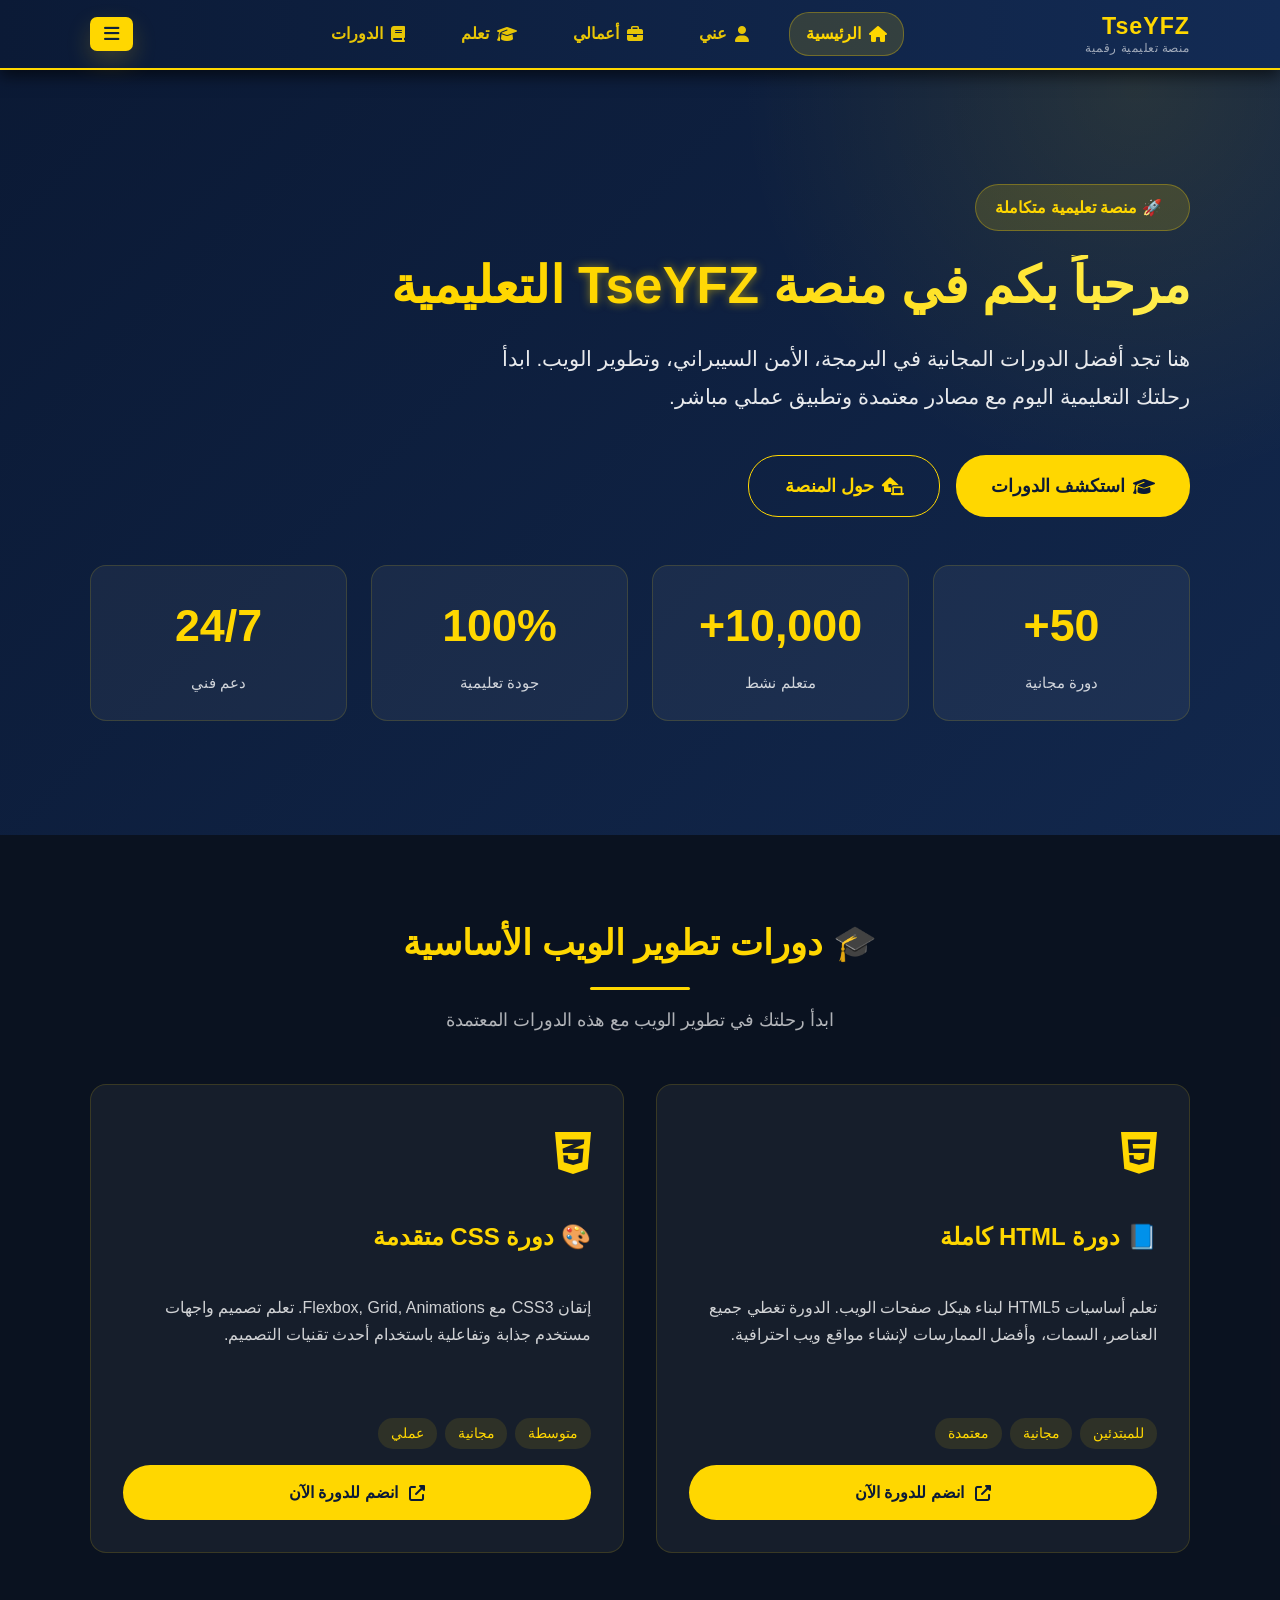
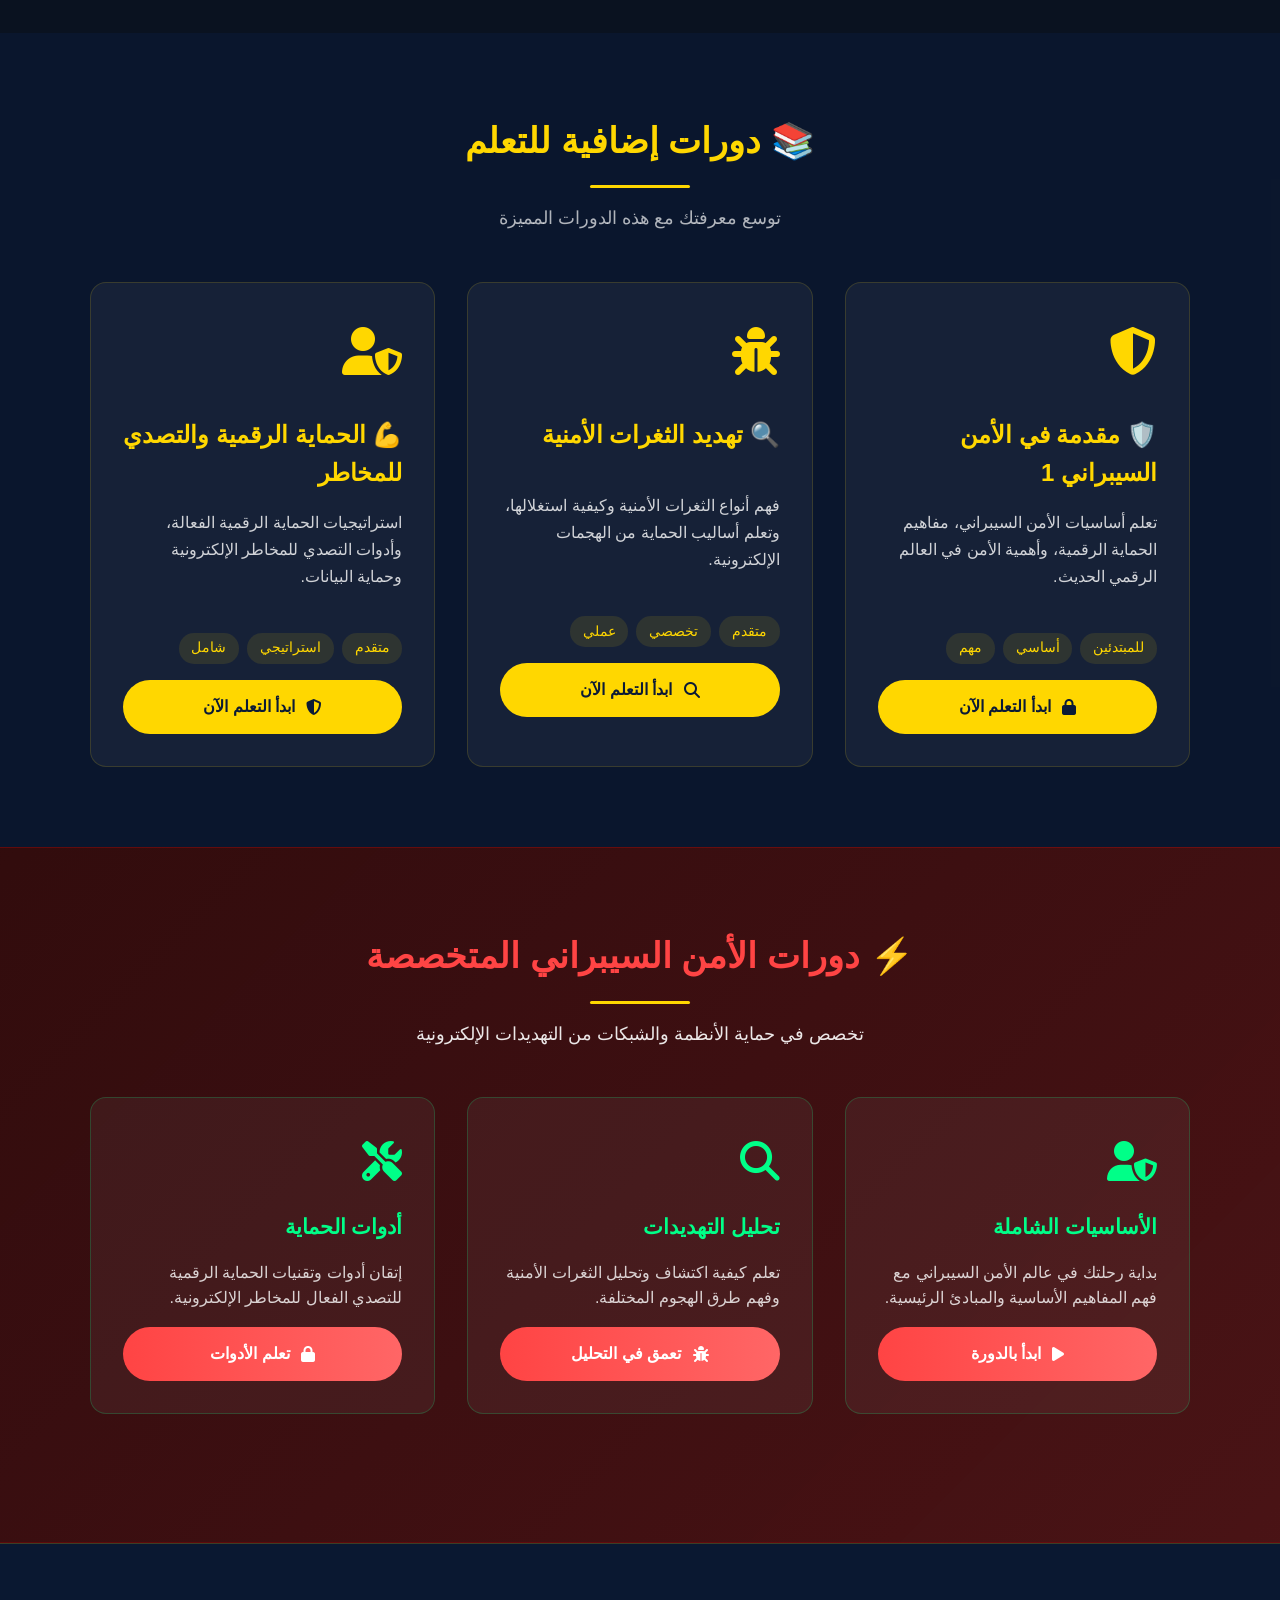
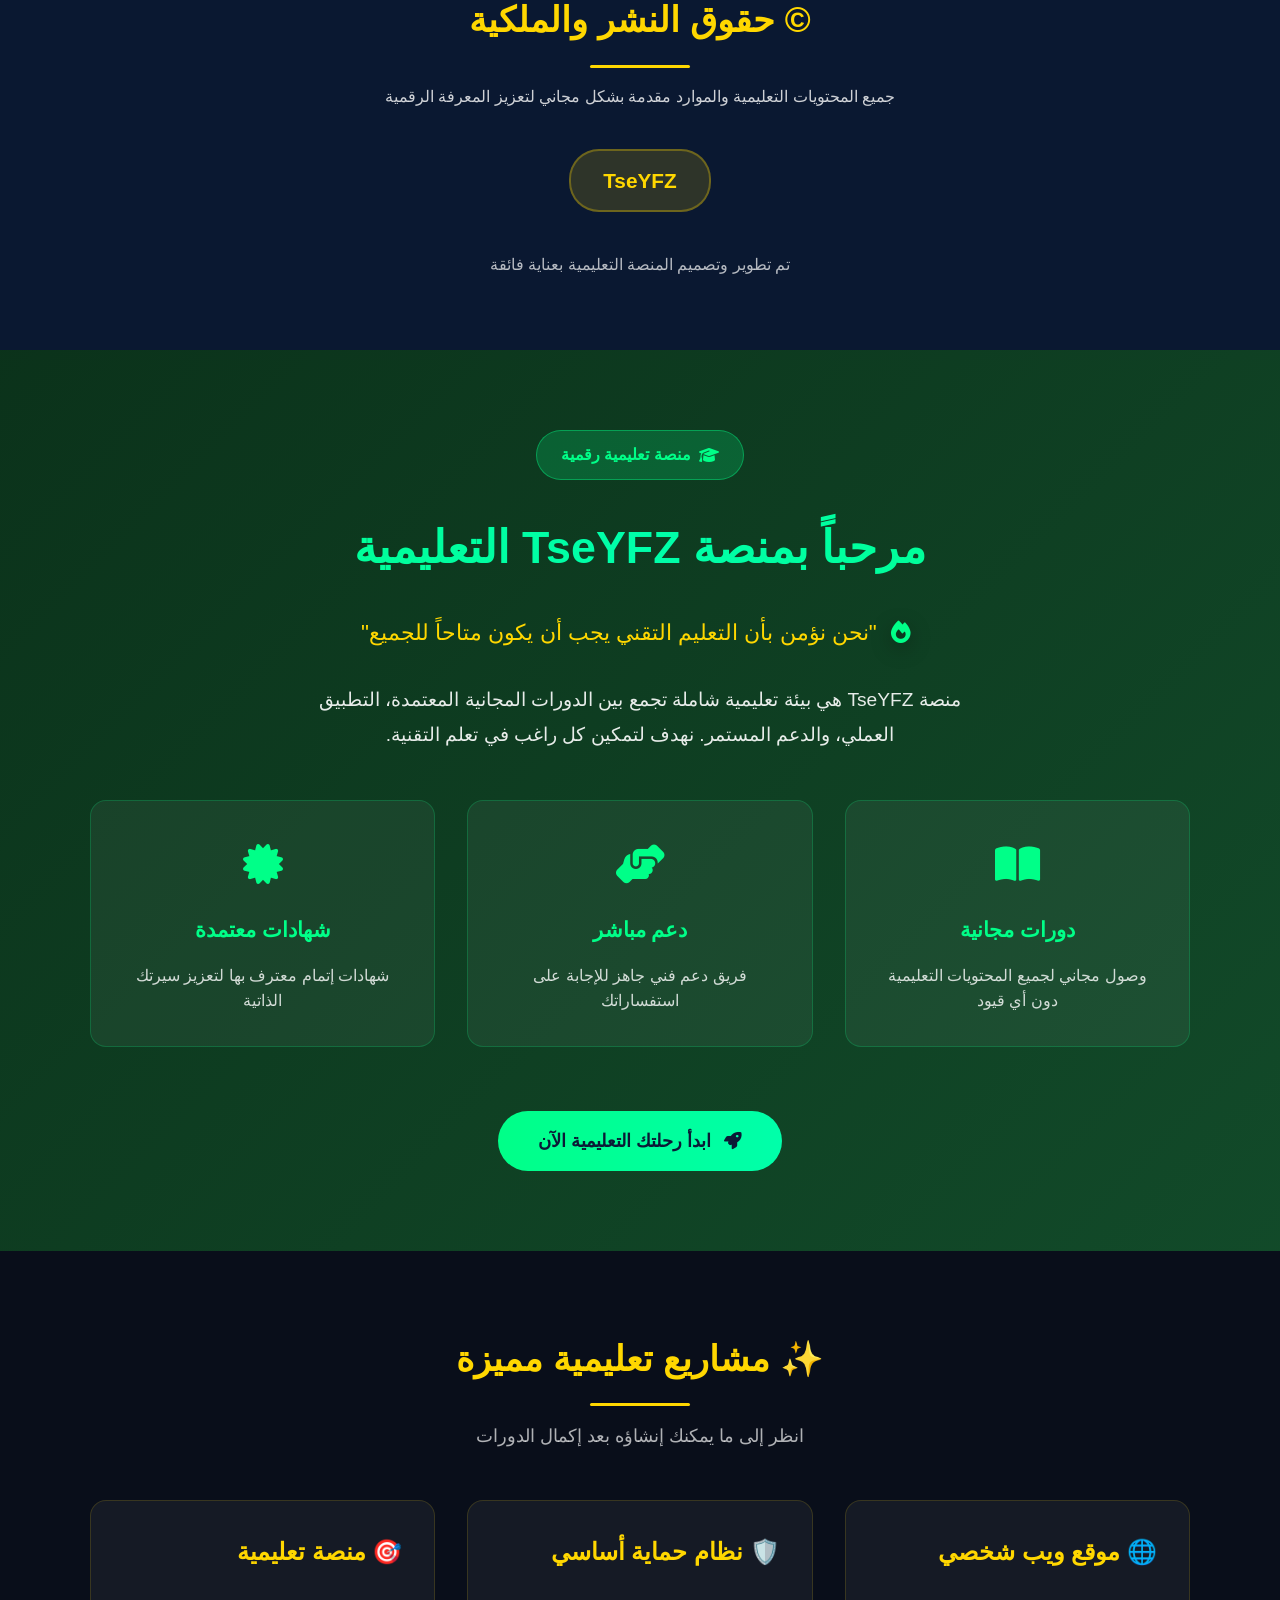
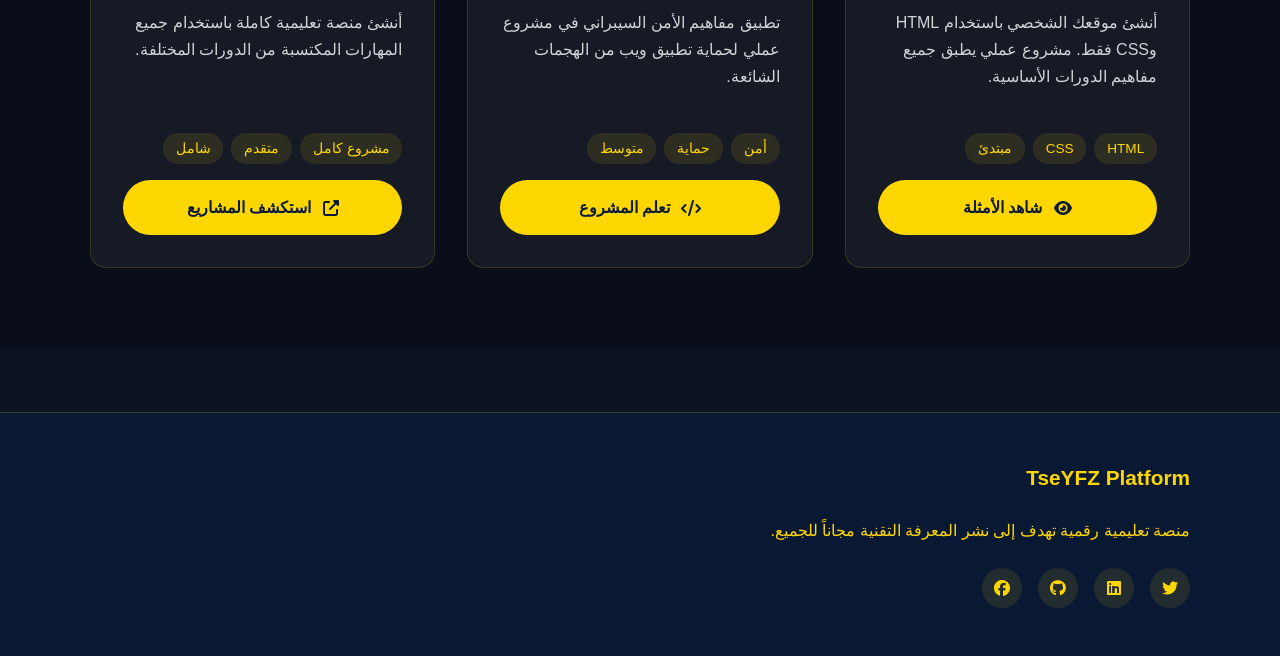
==== index.html @ 8a71f18b "Add files via upload" ====
<!DOCTYPE html>
<html lang="ar" dir="rtl">
<head>
    <meta charset="UTF-8">
    <meta name="viewport" content="width=device-width, initial-scale=1.0">
    <title>TseYFZ | المنصة التعليمية</title>
    <link rel="stylesheet" href="style.css">
    <link rel="stylesheet" href="https://cdnjs.cloudflare.com/ajax/libs/font-awesome/6.4.0/css/all.min.css">
    <style>
        /* أنماط إضافية للصفحة الرئيسية */
        .hero-section {
            background: linear-gradient(135deg, rgba(11, 26, 54, 0.95), rgba(19, 43, 84, 0.85));
            min-height: 85vh;
            display: flex;
            align-items: center;
            padding: 4rem 2rem;
            position: relative;
            overflow: hidden;
        }
        
        .hero-section::before {
            content: '';
            position: absolute;
            top: -50%;
            right: -20%;
            width: 800px;
            height: 800px;
            background: radial-gradient(circle, rgba(255, 215, 0, 0.1) 0%, transparent 70%);
            z-index: 0;
        }
        
        .hero-content {
            max-width: var(--max);
            margin: 0 auto;
            position: relative;
            z-index: 1;
            width: 100%;
        }
        
        .hero-badge {
            display: inline-flex;
            align-items: center;
            gap: 0.5rem;
            background: rgba(255, 215, 0, 0.15);
            color: var(--gold);
            padding: 0.6rem 1.2rem;
            border-radius: 30px;
            font-weight: 700;
            margin-bottom: 1.5rem;
            border: 1px solid rgba(255, 215, 0, 0.3);
        }
        
        .hero-title {
            font-size: 3.2rem;
            background: linear-gradient(90deg, gold, #ffd700, #ffed4e);
            -webkit-background-clip: text;
            background-clip: text;
            color: transparent;
            margin-bottom: 1.5rem;
            line-height: 1.2;
        }
        
        .hero-subtitle {
            font-size: 1.3rem;
            color: rgba(255, 255, 255, 0.9);
            max-width: 700px;
            margin-bottom: 2.5rem;
            line-height: 1.8;
        }
        
        .hero-stats {
            display: grid;
            grid-template-columns: repeat(auto-fit, minmax(180px, 1fr));
            gap: 1.5rem;
            margin-top: 3rem;
        }
        
        .stat-item {
            background: rgba(255, 255, 255, 0.05);
            border: 1px solid rgba(255, 215, 0, 0.15);
            border-radius: var(--radius);
            padding: 1.5rem;
            text-align: center;
            transition: all 0.3s ease;
        }
        
        .stat-item:hover {
            transform: translateY(-5px);
            border-color: rgba(255, 215, 0, 0.4);
            background: rgba(255, 255, 255, 0.08);
        }
        
        .stat-number {
            font-size: 2.8rem;
            font-weight: 800;
            color: var(--gold);
            display: block;
            margin-bottom: 0.5rem;
        }
        
        .stat-label {
            color: rgba(255, 255, 255, 0.8);
            font-size: 0.95rem;
        }
        
        /* قسم الدورات الرئيسية */
        .main-courses {
            padding: 5rem 2rem;
            background: rgba(11, 18, 32, 0.5);
        }
        
        .course-grid {
            display: grid;
            grid-template-columns: repeat(auto-fit, minmax(320px, 1fr));
            gap: 2rem;
            max-width: var(--max);
            margin: 3rem auto 0;
        }
        
        .course-card {
            background: rgba(255, 255, 255, 0.05);
            border: 1px solid rgba(255, 215, 0, 0.15);
            border-radius: var(--radius);
            padding: 2rem;
            transition: all 0.3s ease;
            position: relative;
            overflow: hidden;
        }
        
        .course-card::before {
            content: '';
            position: absolute;
            top: 0;
            right: 0;
            width: 100px;
            height: 100px;
            background: radial-gradient(circle, rgba(255, 215, 0, 0.1) 0%, transparent 70%);
            opacity: 0;
            transition: opacity 0.3s ease;
        }
        
        .course-card:hover {
            transform: translateY(-8px);
            border-color: rgba(255, 215, 0, 0.3);
            box-shadow: 0 15px 35px rgba(0, 0, 0, 0.3);
        }
        
        .course-card:hover::before {
            opacity: 1;
        }
        
        .course-icon {
            font-size: 3rem;
            color: var(--gold);
            margin-bottom: 1.5rem;
        }
        
        .course-title {
            font-size: 1.5rem;
            color: var(--gold);
            margin-bottom: 1rem;
            min-height: 60px;
        }
        
        .course-description {
            color: rgba(255, 255, 255, 0.8);
            line-height: 1.7;
            margin-bottom: 1.5rem;
            min-height: 100px;
        }
        
        .course-btn {
            display: inline-flex;
            align-items: center;
            gap: 0.7rem;
            background: linear-gradient(90deg, var(--gold), #ffd700);
            color: #0b1a36;
            padding: 0.9rem 1.8rem;
            border-radius: 30px;
            text-decoration: none;
            font-weight: 800;
            transition: all 0.3s ease;
            width: 100%;
            justify-content: center;
        }
        
        .course-btn:hover {
            transform: translateY(-3px);
            box-shadow: 0 8px 20px rgba(255, 215, 0, 0.3);
        }
        
        /* قسم الأمن السيبراني */
        .security-section {
            background: linear-gradient(135deg, rgba(54, 11, 11, 0.9), rgba(84, 19, 19, 0.85));
            padding: 5rem 2rem;
            border-top: 1px solid rgba(255, 0, 0, 0.2);
            border-bottom: 1px solid rgba(255, 0, 0, 0.2);
        }
        
        .security-card {
            border-color: rgba(255, 68, 68, 0.2);
        }
        
        .security-card:hover {
            border-color: rgba(255, 68, 68, 0.4);
        }
        
        .security-icon {
            color: #ff4444;
        }
        
        .security-title {
            color: #ff4444;
        }
        
        .security-btn {
            background: linear-gradient(90deg, #ff4444, #ff6666);
            color: white;
        }
        
        .security-btn:hover {
            box-shadow: 0 8px 20px rgba(255, 68, 68, 0.3);
        }
        
        /* قسم منصة TseYFZ */
        .platform-section {
            background: linear-gradient(135deg, rgba(11, 54, 26, 0.9), rgba(19, 84, 43, 0.85));
            padding: 5rem 2rem;
            text-align: center;
        }
        
        .platform-tag {
            display: inline-flex;
            align-items: center;
            gap: 0.5rem;
            background: rgba(0, 255, 136, 0.2);
            color: #00ff88;
            padding: 0.7rem 1.5rem;
            border-radius: 30px;
            font-weight: 800;
            margin-bottom: 2rem;
            border: 1px solid rgba(0, 255, 136, 0.4);
        }
        
        .platform-title {
            font-size: 2.8rem;
            background: linear-gradient(90deg, #00ff88, #00ffaa, #00ff88);
            -webkit-background-clip: text;
            background-clip: text;
            color: transparent;
            margin-bottom: 1.5rem;
        }
        
        .platform-desc {
            font-size: 1.2rem;
            color: rgba(255, 255, 255, 0.9);
            max-width: 700px;
            margin: 0 auto 3rem;
            line-height: 1.8;
        }
        
        .platform-features {
            display: grid;
            grid-template-columns: repeat(auto-fit, minmax(250px, 1fr));
            gap: 2rem;
            max-width: var(--max);
            margin: 3rem auto;
        }
        
        .feature-item {
            background: rgba(255, 255, 255, 0.05);
            border: 1px solid rgba(0, 255, 136, 0.2);
            border-radius: var(--radius);
            padding: 2rem;
            transition: all 0.3s ease;
        }
        
        .feature-item:hover {
            transform: translateY(-5px);
            border-color: rgba(0, 255, 136, 0.4);
        }
        
        .feature-icon {
            font-size: 2.5rem;
            color: #00ff88;
            margin-bottom: 1rem;
        }
        
        .feature-title {
            color: #00ff88;
            font-size: 1.3rem;
            margin-bottom: 1rem;
        }
        
        /* المشاريع المميزة */
        .projects-section {
            padding: 5rem 2rem;
            background: rgba(0, 0, 0, 0.2);
        }
        
        .project-card {
            background: rgba(255, 255, 255, 0.05);
            border: 1px solid rgba(255, 215, 0, 0.15);
            border-radius: var(--radius);
            padding: 2rem;
            transition: all 0.3s ease;
            height: 100%;
        }
        
        .project-card:hover {
            transform: translateY(-8px);
            border-color: rgba(255, 215, 0, 0.3);
        }
        
        .project-tags {
            display: flex;
            flex-wrap: wrap;
            gap: 0.5rem;
            margin: 1rem 0;
        }
        
        .project-tag {
            background: rgba(255, 215, 0, 0.1);
            color: var(--gold);
            padding: 0.3rem 0.8rem;
            border-radius: 15px;
            font-size: 0.85rem;
        }
        
        /* قسم الحقوق */
        .rights-section {
            text-align: center;
            padding: 3rem 2rem;
            background: rgba(11, 26, 54, 0.8);
            border-top: 1px solid rgba(255, 215, 0, 0.2);
        }
        
        .rights-tag {
            display: inline-block;
            background: rgba(255, 215, 0, 0.15);
            color: var(--gold);
            padding: 0.8rem 2rem;
            border-radius: 30px;
            font-weight: 800;
            font-size: 1.3rem;
            margin: 1rem 0;
            border: 2px solid rgba(255, 215, 0, 0.3);
        }
        
        .welcome-message {
            font-size: 1.4rem;
            color: var(--gold);
            margin: 2rem 0;
            line-height: 1.6;
        }
        
        /* زر إضافي للمنصة */
        .platform-btn {
            display: inline-flex;
            align-items: center;
            gap: 0.8rem;
            background: linear-gradient(90deg, #00ff88, #00ffaa);
            color: #0b1a36;
            padding: 1rem 2.5rem;
            border-radius: 30px;
            text-decoration: none;
            font-weight: 800;
            font-size: 1.1rem;
            transition: all 0.3s ease;
            margin-top: 1rem;
        }
        
        .platform-btn:hover {
            transform: translateY(-3px);
            box-shadow: 0 10px 25px rgba(0, 255, 136, 0.3);
        }
        
        @media (max-width: 768px) {
            .hero-title {
                font-size: 2.2rem;
            }
            
            .hero-subtitle {
                font-size: 1.1rem;
            }
            
            .hero-stats {
                grid-template-columns: repeat(2, 1fr);
            }
            
            .course-grid {
                grid-template-columns: 1fr;
            }
            
            .platform-title {
                font-size: 2rem;
            }
            
            .course-title {
                min-height: auto;
            }
            
            .course-description {
                min-height: auto;
            }
        }
        
        @media (max-width: 480px) {
            .hero-title {
                font-size: 1.8rem;
            }
            
            .hero-stats {
                grid-template-columns: 1fr;
            }
            
            .stat-number {
                font-size: 2.2rem;
            }
            
            .platform-title {
                font-size: 1.7rem;
            }
        }
    </style>
</head>
<body class="home">
    <!-- شريط التنقل -->
    <div class="toolbar" role="region" aria-label="شريط التنقل">
        <div class="toolbar-inner">
            <div class="toolbar-left">
                <div class="brand">
                    <span class="brand-name">TseYFZ</span>
                    <span class="brand-tag">منصة تعليمية رقمية</span>
                </div>
            </div>

            <div class="toolbar-center">
                <nav class="nav-links">
                    <a href="index.html" class="nav-link active"><i class="fas fa-home"></i> الرئيسية</a>
                    <a href="about.html" class="nav-link"><i class="fas fa-user"></i> عني</a>
                    <a href="portfolio.html" class="nav-link"><i class="fas fa-briefcase"></i> أعمالي</a>
                    <a href="learning.html" class="nav-link"><i class="fas fa-graduation-cap"></i> تعلم</a>
                    <a href="#courses" class="nav-link"><i class="fas fa-book"></i> الدورات</a>
                </nav>
            </div>

            <div class="toolbar-right">
                <div class="hdr-menu">
                    <button class="hdr-menu__btn" aria-haspopup="true" aria-expanded="false" title="القائمة">
                        <i class="fas fa-bars"></i>
                    </button>
                    
                    <ul class="hdr-menu__list" hidden>
                        <li><a href="index.html" class="hdr-menu__link active"><i class="fas fa-home"></i> الرئيسية</a></li>
                        <li><a href="about.html" class="hdr-menu__link"><i class="fas fa-user"></i> عني</a></li>
                        <li><a href="portfolio.html" class="hdr-menu__link"><i class="fas fa-briefcase"></i> أعمالي</a></li>
                        <li><a href="learning.html" class="hdr-menu__link"><i class="fas fa-graduation-cap"></i> تعلم البرمجة</a></li>
                        <li class="hdr-section">— الدورات —</li>
                        <li><a href="#html-course" class="hdr-menu__link"><i class="fab fa-html5"></i> دورة HTML</a></li>
                        <li><a href="#css-course" class="hdr-menu__link"><i class="fab fa-css3-alt"></i> دورة CSS</a></li>
                        <li><a href="#security-courses" class="hdr-menu__link"><i class="fas fa-shield-alt"></i> الأمن السيبراني</a></li>
                        <li class="hdr-section">— تواصل —</li>
                        <li><a href="#contact" class="hdr-menu__link"><i class="fas fa-envelope"></i> اتصل بي</a></li>
                        <li><a href="#platform" class="hdr-menu__link"><i class="fas fa-laptop-house"></i> المنصة التعليمية</a></li>
                    </ul>
                </div>
            </div>
        </div>
    </div>

    <!-- قسم البطل -->
    <section class="hero-section">
        <div class="hero-content">
            <div class="hero-badge">
                <span class="flame-mini" aria-hidden="true"></span>
                🚀 منصة تعليمية متكاملة
            </div>
            
            <h1 class="hero-title">
                مرحباً بكم في منصة <span class="glow-text">TseYFZ</span> التعليمية
            </h1>
            
            <p class="hero-subtitle">
                هنا تجد أفضل الدورات المجانية في البرمجة، الأمن السيبراني، وتطوير الويب.
                ابدأ رحلتك التعليمية اليوم مع مصادر معتمدة وتطبيق عملي مباشر.
            </p>
            
            <div style="display: flex; gap: 1rem; flex-wrap: wrap; margin-top: 2rem;">
                <a href="#courses" class="btn btn-primary" style="font-size: 1.1rem; padding: 1rem 2.2rem;">
                    <i class="fas fa-graduation-cap"></i> استكشف الدورات
                </a>
                <a href="#platform" class="btn btn-secondary" style="font-size: 1.1rem; padding: 1rem 2.2rem;">
                    <i class="fas fa-laptop-house"></i> حول المنصة
                </a>
            </div>
            
            <div class="hero-stats">
                <div class="stat-item">
                    <span class="stat-number">50+</span>
                    <span class="stat-label">دورة مجانية</span>
                </div>
                <div class="stat-item">
                    <span class="stat-number">10,000+</span>
                    <span class="stat-label">متعلم نشط</span>
                </div>
                <div class="stat-item">
                    <span class="stat-number">100%</span>
                    <span class="stat-label">جودة تعليمية</span>
                </div>
                <div class="stat-item">
                    <span class="stat-number">24/7</span>
                    <span class="stat-label">دعم فني</span>
                </div>
            </div>
        </div>
    </section>

    <!-- دورات تطوير الويب -->
    <section id="courses" class="main-courses">
        <div class="section-header">
            <h2 class="section-title">🎓 دورات تطوير الويب الأساسية</h2>
            <p class="section-desc">ابدأ رحلتك في تطوير الويب مع هذه الدورات المعتمدة</p>
        </div>
        
        <div class="course-grid">
            <!-- دورة HTML -->
            <div class="course-card" id="html-course">
                <div class="course-icon">
                    <i class="fab fa-html5"></i>
                </div>
                <h3 class="course-title">📘 دورة HTML كاملة</h3>
                <p class="course-description">
                    تعلم أساسيات HTML5 لبناء هيكل صفحات الويب. الدورة تغطي جميع العناصر، 
                    السمات، وأفضل الممارسات لإنشاء مواقع ويب احترافية.
                </p>
                <div class="project-tags">
                    <span class="project-tag">للمبتدئين</span>
                    <span class="project-tag">مجانية</span>
                    <span class="project-tag">معتمدة</span>
                </div>
                <a href="https://satr.tuwaiq.edu.sa/course/CATspNvVjT/view" target="_blank" class="course-btn">
                    <i class="fas fa-external-link-alt"></i> انضم للدورة الآن
                </a>
            </div>
            
            <!-- دورة CSS -->
            <div class="course-card" id="css-course">
                <div class="course-icon">
                    <i class="fab fa-css3-alt"></i>
                </div>
                <h3 class="course-title">🎨 دورة CSS متقدمة</h3>
                <p class="course-description">
                    إتقان CSS3 مع Flexbox, Grid, Animations. تعلم تصميم واجهات مستخدم 
                    جذابة وتفاعلية باستخدام أحدث تقنيات التصميم.
                </p>
                <div class="project-tags">
                    <span class="project-tag">متوسطة</span>
                    <span class="project-tag">مجانية</span>
                    <span class="project-tag">عملي</span>
                </div>
                <a href="https://satr.tuwaiq.edu.sa/course/hNUwyBUKmF/view" target="_blank" class="course-btn">
                    <i class="fas fa-external-link-alt"></i> انضم للدورة الآن
                </a>
            </div>
        </div>
    </section>

    <!-- دورات إضافية للتعلم -->
    <section style="padding: 5rem 2rem; background: rgba(11, 26, 54, 0.6);">
        <div class="section-header">
            <h2 class="section-title">📚 دورات إضافية للتعلم</h2>
            <p class="section-desc">توسع معرفتك مع هذه الدورات المميزة</p>
        </div>
        
        <div class="course-grid">
            <!-- دورة الأمن السيبراني 1 -->
            <div class="course-card">
                <div class="course-icon">
                    <i class="fas fa-shield-alt"></i>
                </div>
                <h3 class="course-title">🛡️ مقدمة في الأمن السيبراني 1</h3>
                <p class="course-description">
                    تعلم أساسيات الأمن السيبراني، مفاهيم الحماية الرقمية، 
                    وأهمية الأمن في العالم الرقمي الحديث.
                </p>
                <div class="project-tags">
                    <span class="project-tag">للمبتدئين</span>
                    <span class="project-tag">أساسي</span>
                    <span class="project-tag">مهم</span>
                </div>
                <a href="https://satr.tuwaiq.edu.sa/course/QfybsgXiVq/view" target="_blank" class="course-btn">
                    <i class="fas fa-lock"></i> ابدأ التعلم الآن
                </a>
            </div>
            
            <!-- دورة تهديد الثغرات -->
            <div class="course-card">
                <div class="course-icon">
                    <i class="fas fa-bug"></i>
                </div>
                <h3 class="course-title">🔍 تهديد الثغرات الأمنية</h3>
                <p class="course-description">
                    فهم أنواع الثغرات الأمنية وكيفية استغلالها، 
                    وتعلم أساليب الحماية من الهجمات الإلكترونية.
                </p>
                <div class="project-tags">
                    <span class="project-tag">متقدم</span>
                    <span class="project-tag">تخصصي</span>
                    <span class="project-tag">عملي</span>
                </div>
                <a href="https://satr.tuwaiq.edu.sa/course/JwJKgGgESO/view" target="_blank" class="course-btn">
                    <i class="fas fa-search"></i> ابدأ التعلم الآن
                </a>
            </div>
            
            <!-- دورة الحماية الرقمية -->
            <div class="course-card">
                <div class="course-icon">
                    <i class="fas fa-user-shield"></i>
                </div>
                <h3 class="course-title">💪 الحماية الرقمية والتصدي للمخاطر</h3>
                <p class="course-description">
                    استراتيجيات الحماية الرقمية الفعالة، وأدوات التصدي 
                    للمخاطر الإلكترونية وحماية البيانات.
                </p>
                <div class="project-tags">
                    <span class="project-tag">متقدم</span>
                    <span class="project-tag">استراتيجي</span>
                    <span class="project-tag">شامل</span>
                </div>
                <a href="https://satr.tuwaiq.edu.sa/course/QQMEfb9ADu/view" target="_blank" class="course-btn">
                    <i class="fas fa-shield-alt"></i> ابدأ التعلم الآن
                </a>
            </div>
        </div>
    </section>

    <!-- قسم الأمن السيبراني المتخصص -->
    <section id="security-courses" class="security-section">
        <div class="section-header">
            <h2 class="section-title" style="color: #ff4444;">⚡ دورات الأمن السيبراني المتخصصة</h2>
            <p class="section-desc" style="color: rgba(255, 255, 255, 0.9);">تخصص في حماية الأنظمة والشبكات من التهديدات الإلكترونية</p>
        </div>
        
        <div class="platform-features">
            <div class="feature-item security-card">
                <div class="feature-icon security-icon">
                    <i class="fas fa-user-shield"></i>
                </div>
                <h3 class="feature-title security-title">الأساسيات الشاملة</h3>
                <p style="color: rgba(255, 255, 255, 0.8);">
                    بداية رحلتك في عالم الأمن السيبراني مع فهم المفاهيم الأساسية والمبادئ الرئيسية.
                </p>
                <a href="https://satr.tuwaiq.edu.sa/course/QfybsgXiVq/view" target="_blank" class="course-btn security-btn" style="margin-top: 1rem;">
                    <i class="fas fa-play"></i> ابدأ بالدورة
                </a>
            </div>
            
            <div class="feature-item security-card">
                <div class="feature-icon security-icon">
                    <i class="fas fa-search"></i>
                </div>
                <h3 class="feature-title security-title">تحليل التهديدات</h3>
                <p style="color: rgba(255, 255, 255, 0.8);">
                    تعلم كيفية اكتشاف وتحليل الثغرات الأمنية وفهم طرق الهجوم المختلفة.
                </p>
                <a href="https://satr.tuwaiq.edu.sa/course/JwJKgGgESO/view" target="_blank" class="course-btn security-btn" style="margin-top: 1rem;">
                    <i class="fas fa-bug"></i> تعمق في التحليل
                </a>
            </div>
            
            <div class="feature-item security-card">
                <div class="feature-icon security-icon">
                    <i class="fas fa-tools"></i>
                </div>
                <h3 class="feature-title security-title">أدوات الحماية</h3>
                <p style="color: rgba(255, 255, 255, 0.8);">
                    إتقان أدوات وتقنيات الحماية الرقمية للتصدي الفعال للمخاطر الإلكترونية.
                </p>
                <a href="https://satr.tuwaiq.edu.sa/course/QQMEfb9ADu/view" target="_blank" class="course-btn security-btn" style="margin-top: 1rem;">
                    <i class="fas fa-lock"></i> تعلم الأدوات
                </a>
            </div>
        </div>
    </section>

    <!-- حقوق TseYFZ -->
    <section class="rights-section">
        <h2 class="section-title" style="color: var(--gold);">© حقوق النشر والملكية</h2>
        <p style="color: rgba(255, 255, 255, 0.8); margin-bottom: 1.5rem; max-width: 600px; margin-left: auto; margin-right: auto;">
            جميع المحتويات التعليمية والموارد مقدمة بشكل مجاني لتعزيز المعرفة الرقمية
        </p>
        
        <div class="rights-tag">TseYFZ</div>
        
        <p style="color: rgba(255, 255, 255, 0.7); margin: 1.5rem 0;">
            تم تطوير وتصميم المنصة التعليمية بعناية فائقة
        </p>
    </section>

    <!-- منصة TseYFZ التعليمية -->
    <section id="platform" class="platform-section">
        <div class="platform-tag">
            <i class="fas fa-graduation-cap"></i> منصة تعليمية رقمية
        </div>
        
        <h2 class="platform-title">مرحباً بمنصة TseYFZ التعليمية</h2>
        
        <div class="welcome-message">
            <span class="flame" aria-label="شعلة" title="شعلة" style="margin: 0 0.5rem;">
                <i class="fas fa-fire" style="color: #00ff88;"></i>
            </span>
            "نحن نؤمن بأن التعليم التقني يجب أن يكون متاحاً للجميع"
        </div>
        
        <p class="platform-desc">
            منصة TseYFZ هي بيئة تعليمية شاملة تجمع بين الدورات المجانية المعتمدة، 
            التطبيق العملي، والدعم المستمر. نهدف لتمكين كل راغب في تعلم التقنية.
        </p>
        
        <div class="platform-features">
            <div class="feature-item">
                <div class="feature-icon">
                    <i class="fas fa-book-open"></i>
                </div>
                <h3 class="feature-title">دورات مجانية</h3>
                <p style="color: rgba(255, 255, 255, 0.8);">
                    وصول مجاني لجميع المحتويات التعليمية دون أي قيود
                </p>
            </div>
            
            <div class="feature-item">
                <div class="feature-icon">
                    <i class="fas fa-hands-helping"></i>
                </div>
                <h3 class="feature-title">دعم مباشر</h3>
                <p style="color: rgba(255, 255, 255, 0.8);">
                    فريق دعم فني جاهز للإجابة على استفساراتك
                </p>
            </div>
            
            <div class="feature-item">
                <div class="feature-icon">
                    <i class="fas fa-certificate"></i>
                </div>
                <h3 class="feature-title">شهادات معتمدة</h3>
                <p style="color: rgba(255, 255, 255, 0.8);">
                    شهادات إتمام معترف بها لتعزيز سيرتك الذاتية
                </p>
            </div>
        </div>
        
        <div style="margin-top: 3rem;">
            <a href="learning.html" class="platform-btn">
                <i class="fas fa-rocket"></i> ابدأ رحلتك التعليمية الآن
            </a>
        </div>
    </section>

    <!-- المشاريع المميزة -->
    <section id="projects" class="projects-section">
        <div class="section-header">
            <h2 class="section-title">✨ مشاريع تعليمية مميزة</h2>
            <p class="section-desc">انظر إلى ما يمكنك إنشاؤه بعد إكمال الدورات</p>
        </div>
        
        <div class="course-grid">
            <div class="project-card">
                <h3 class="course-title">🌐 موقع ويب شخصي</h3>
                <p class="course-description">
                    أنشئ موقعك الشخصي باستخدام HTML وCSS فقط. 
                    مشروع عملي يطبق جميع مفاهيم الدورات الأساسية.
                </p>
                <div class="project-tags">
                    <span class="project-tag">HTML</span>
                    <span class="project-tag">CSS</span>
                    <span class="project-tag">مبتدئ</span>
                </div>
                <a href="portfolio.html" class="course-btn">
                    <i class="fas fa-eye"></i> شاهد الأمثلة
                </a>
            </div>
            
            <div class="project-card">
                <h3 class="course-title">🛡️ نظام حماية أساسي</h3>
                <p class="course-description">
                    تطبيق مفاهيم الأمن السيبراني في مشروع عملي 
                    لحماية تطبيق ويب من الهجمات الشائعة.
                </p>
                <div class="project-tags">
                    <span class="project-tag">أمن</span>
                    <span class="project-tag">حماية</span>
                    <span class="project-tag">متوسط</span>
                </div>
                <a href="learning.html" class="course-btn">
                    <i class="fas fa-code"></i> تعلم المشروع
                </a>
            </div>
            
            <div class="project-card">
                <h3 class="course-title">🎯 منصة تعليمية</h3>
                <p class="course-description">
                    أنشئ منصة تعليمية كاملة باستخدام جميع المهارات 
                    المكتسبة من الدورات المختلفة.
                </p>
                <div class="project-tags">
                    <span class="project-tag">مشروع كامل</span>
                    <span class="project-tag">متقدم</span>
                    <span class="project-tag">شامل</span>
                </div>
                <a href="portfolio.html" class="course-btn">
                    <i class="fas fa-external-link-alt"></i> استكشف المشاريع
                </a>
            </div>
        </div>
    </section>

    <!-- التذييل -->
    <footer class="footer">
        <div class="footer-content">
            <div class="footer-section">
                <h3>TseYFZ Platform</h3>
                <p>منصة تعليمية رقمية تهدف إلى نشر المعرفة التقنية مجاناً للجميع.</p>
                <div class="social-links">
                    <a href="#" class="social-link"><i class="fab fa-twitter"></i></a>
                    <a href="#" class="social-link"><i class="fab fa-linkedin"></i></a>
                    <a href="#" class="social-link"><i class="fab fa-github"></i></a>
                    <a href="#" class="social-link"><i class="fab fa-facebook"></i></a>
---- style.css ----
/* ===== متغيرات الألوان ===== */
:root {
  /* ألوان رئيسية */
  --bg: #0b1220;
  --panel: rgba(255,255,255,0.06);
  --panel2: rgba(255,255,255,0.08);
  --text: gold;
  --muted: rgba(255,255,255,0.68);
  --faint: rgba(255,255,255,0.50);
  --border: rgba(255,255,255,0.12);
  --accent: #ffd166;
  --accent2: #7dd3fc;
  --shadow: 0 12px 34px rgba(0,0,0,0.35);
  --radius: 16px;
  --max: 1100px;
  --gold: gold;
  --gold-d: #c9a50c;
  
  /* ألوان إضافية */
  --danger: #ff4444;
  --success: #00ff88;
  --warning: #ffaa00;
  --info: #00aaff;
}

/* ===== إعادة الضبط الأساسية ===== */
* {
  box-sizing: border-box;
  margin: 0;
  padding: 0;
}

html {
  scroll-behavior: smooth;
}

body {
  font-family: 'Segoe UI', 'Tahoma', 'Geneva', 'Verdana', sans-serif;
  background: var(--bg);
  color: var(--text);
  line-height: 1.6;
  min-height: 100vh;
  overflow-x: hidden;
}

/* ===== شريط التنقل الرئيسي ===== */
.toolbar {
  background: linear-gradient(90deg, #0b1a36, #132b54);
  color: var(--gold);
  padding: 0.5rem 2rem;
  border-bottom: 2px solid var(--gold);
  box-shadow: 0 6px 15px rgba(0,0,0,.6);
  position: sticky;
  top: 0;
  z-index: 1000;
  min-height: 70px;
  display: flex;
  align-items: center;
}

.toolbar-inner {
  width: 100%;
  max-width: var(--max);
  margin: 0 auto;
  display: grid;
  grid-template-columns: auto 1fr auto;
  align-items: center;
  gap: 2rem;
}

.toolbar-left,
.toolbar-right {
  display: flex;
  align-items: center;
}

.toolbar-center {
  display: flex;
  justify-content: center;
}

/* العلامة التجارية */
.brand {
  display: flex;
  flex-direction: column;
  align-items: flex-start;
  line-height: 1.2;
}

.brand-name {
  font-size: 1.45rem;
  font-weight: 800;
  color: var(--gold);
  letter-spacing: 1px;
}

.brand-tag {
  font-size: .75rem;
  color: rgba(255,255,255,.6);
  letter-spacing: .5px;
}

/* روابط التنقل */
.nav-links {
  display: flex;
  gap: 1.5rem;
  align-items: center;
}

.nav-link {
  color: rgba(255, 215, 0, 0.9);
  text-decoration: none;
  font-weight: 600;
  padding: 0.5rem 1rem;
  border-radius: 20px;
  transition: all 0.3s ease;
  display: flex;
  align-items: center;
  gap: 0.5rem;
}

.nav-link:hover {
  background: rgba(255, 215, 0, 0.1);
  color: var(--gold);
}

.nav-link.active {
  background: rgba(255, 215, 0, 0.15);
  color: var(--gold);
  border: 1px solid rgba(255, 215, 0, 0.3);
}

/* زر القائمة */
.hdr-menu {
  position: relative;
}

.hdr-menu__btn {
  background: var(--gold);
  color: #10223c;
  border: 0;
  padding: 8px 14px;
  border-radius: 7px;
  font-weight: 800;
  font-size: 1.1rem;
  cursor: pointer;
  box-shadow: 0 10px 24px rgba(241,196,15,.2);
  display: flex;
  align-items: center;
  gap: 0.5rem;
}

.hdr-menu__btn:hover {
  background: var(--gold-d);
}

/* القائمة المنسدلة */
.hdr-menu__list {
  position: absolute;
  top: 100%;
  right: 0;
  min-width: 240px;
  margin: 10px 0 0;
  padding: 6px;
  list-style: none;
  background: linear-gradient(180deg, rgba(19,48,98,.98), rgba(11,30,57,.98));
  border: 1px solid rgba(255,255,255,.08);
  border-radius: 14px;
  box-shadow: 0 20px 50px rgba(0,0,0,.35);
  z-index: 1001;
  display: none;
}

.hdr-menu__list.show {
  display: block;
}

.hdr-menu__link {
  display: flex;
  align-items: center;
  gap: 10px;
  color: var(--gold);
  text-decoration: none;
  padding: 10px 12px;
  border-radius: 10px;
  border: 1px solid rgba(255,255,255,.08);
  margin-bottom: 2px;
  transition: all 0.2s ease;
}

.hdr-menu__link:hover {
  background: rgba(255,255,255,.06);
  border-color: rgba(255,255,255,.18);
}

.hdr-section {
  color: rgba(255,255,255,.5);
  font-size: 0.8rem;
  padding: 8px 12px;
  margin-top: 5px;
  border-top: 1px solid rgba(255,255,255,.1);
}

/* ===== الأزرار الرئيسية ===== */
.btn {
  display: inline-flex;
  align-items: center;
  gap: 0.5rem;
  padding: 0.8rem 1.8rem;
  border-radius: 30px;
  text-decoration: none;
  font-weight: bold;
  transition: all 0.3s ease;
  border: none;
  cursor: pointer;
  font-size: 0.95rem;
}

.btn-primary {
  background: linear-gradient(90deg, var(--gold), #ffd700);
  color: #0b1a36;
}

.btn-primary:hover {
  transform: translateY(-2px);
  box-shadow: 0 10px 20px rgba(255, 215, 0, 0.3);
}

.btn-secondary {
  background: transparent;
  color: var(--gold);
  border: 1px solid var(--gold);
}

.btn-secondary:hover {
  background: rgba(255, 215, 0, 0.1);
}

/* ===== الأقسام العامة ===== */
.section {
  max-width: var(--max);
  margin: 3rem auto;
  padding: 0 1.5rem;
}

.section-header {
  text-align: center;
  margin-bottom: 2.5rem;
}

.section-title {
  font-size: 2.2rem;
  color: var(--gold);
  margin-bottom: 1rem;
  position: relative;
}

.section-title::after {
  content: '';
  display: block;
  width: 100px;
  height: 3px;
  background: var(--gold);
  margin: 1rem auto;
  border-radius: 2px;
}

.section-desc {
  color: var(--muted);
  font-size: 1.1rem;
  max-width: 600px;
  margin: 0 auto;
  line-height: 1.7;
}

/* ===== البطاقات ===== */
.card {
  background: rgba(0, 0, 0, 0.3);
  border: 1px solid var(--border);
  border-radius: var(--radius);
  padding: 1.5rem;
  transition: all 0.3s ease;
}

.card:hover {
  transform: translateY(-5px);
  border-color: rgba(255, 215, 0, 0.3);
}

.card-title {
  color: var(--gold);
  font-size: 1.3rem;
  margin-bottom: 1rem;
}

.card-text {
  color: var(--muted);
  line-height: 1.7;
  margin-bottom: 1rem;
}

/* ===== الشبكات ===== */
.grid-2 {
  display: grid;
  grid-template-columns: repeat(auto-fit, minmax(300px, 1fr));
  gap: 2rem;
}

.grid-3 {
  display: grid;
  grid-template-columns: repeat(auto-fit, minmax(280px, 1fr));
  gap: 2rem;
}

.grid-4 {
  display: grid;
  grid-template-columns: repeat(auto-fit, minmax(250px, 1fr));
  gap: 1.5rem;
}

/* ===== النماذج ===== */
.form-group {
  margin-bottom: 1.5rem;
}

.form-label {
  display: block;
  color: var(--gold);
  margin-bottom: 0.5rem;
  font-weight: 600;
}

.form-input,
.form-textarea {
  width: 100%;
  padding: 0.8rem 1rem;
  background: rgba(255, 255, 255, 0.05);
  border: 1px solid var(--border);
  border-radius: var(--radius);
  color: var(--text);
  font-size: 1rem;
  transition: all 0.3s ease;
}

.form-input:focus,
.form-textarea:focus {
  outline: none;
  border-color: var(--gold);
  box-shadow: 0 0 0 3px rgba(255, 215, 0, 0.1);
}

.form-textarea {
  min-height: 120px;
  resize: vertical;
}

/* ===== التذييل ===== */
.footer {
  background: rgba(11, 26, 54, 0.9);
  padding: 3rem 1.5rem;
  margin-top: 4rem;
  border-top: 1px solid rgba(255, 215, 0, 0.2);
}

.footer-content {
  max-width: var(--max);
  margin: 0 auto;
  display: grid;
  grid-template-columns: repeat(auto-fit, minmax(250px, 1fr));
  gap: 3rem;
}

.footer-section h3 {
  color: var(--gold);
  font-size: 1.3rem;
  margin-bottom: 1.5rem;
}

.footer-links {
  list-style: none;
}

.footer-links li {
  margin-bottom: 0.8rem;
}

.footer-links a {
  color: var(--muted);
  text-decoration: none;
  transition: color 0.3s ease;
}

.footer-links a:hover {
  color: var(--gold);
}

.social-links {
  display: flex;
  gap: 1rem;
  margin-top: 1.5rem;
}

.social-link {
  width: 40px;
  height: 40px;
  border-radius: 50%;
  background: rgba(255, 215, 0, 0.1);
  display: flex;
  align-items: center;
  justify-content: center;
  color: var(--gold);
  text-decoration: none;
  transition: all 0.3s ease;
}

.social-link:hover {
  background: var(--gold);
  color: #0b1a36;
  transform: translateY(-3px);
}

.footer-bottom {
  text-align: center;
  padding-top: 2rem;
  margin-top: 2rem;
  border-top: 1px solid rgba(255, 255, 255, 0.1);
  color: var(--faint);
  font-size: 0.9rem;
}

/* ===== أدوات مساعدة ===== */
.glow-text {
  text-shadow: 0 0 10px rgba(255, 215, 0, 0.5);
}

.badge {
  display: inline-block;
  background: rgba(255, 215, 0, 0.1);
  color: var(--gold);
  padding: 0.4rem 0.8rem;
  border-radius: 20px;
  font-size: 0.8rem;
  font-weight: 600;
  border: 1px solid rgba(255, 215, 0, 0.2);
}

.tech-tag {
  display: inline-block;
  background: rgba(255, 255, 255, 0.1);
  color: var(--text);
  padding: 0.3rem 0.8rem;
  border-radius: 15px;
  font-size: 0.8rem;
  margin: 0.2rem;
}

/* ===== الشعلة المتحركة ===== */
.flame {
  display: inline-flex;
  align-items: center;
  justify-content: center;
  transform-origin: 50% 70%;
  animation: flame-bob 900ms ease-in-out infinite;
  filter: drop-shadow(0 6px 10px rgba(0,0,0,.35));
}

.flame svg {
  overflow: visible;
}

.flame__outer {
  fill: #ffb020;
  transform-origin: 50% 70%;
  animation: flame-flicker 420ms ease-in-out infinite;
}

.flame__inner {
  fill: #ff5a2a;
  transform-origin: 50% 70%;
  animation: flame-flicker2 360ms ease-in-out infinite;
}

.flame-mini {
  display: inline-block;
  animation: mini-flame 700ms ease-in-out infinite;
  transform-origin: 50% 70%;
  filter: drop-shadow(0 4px 8px rgba(0,0,0,.35));
}

@keyframes flame-bob {
  0%,100% { transform: translateY(0) scale(1); }
  50% { transform: translateY(-2px) scale(1.02); }
}

@keyframes flame-flicker {
  0%,100% { transform: scale(1) rotate(-1deg); opacity: .95; }
  40% { transform: scale(1.06) rotate(1.5deg); opacity: 1; }
  70% { transform: scale(.98) rotate(-.5deg); opacity: .92; }
}

@keyframes flame-flicker2 {
  0%,100% { transform: scale(1) rotate(1deg); opacity: .9; }
  50% { transform: scale(1.12) rotate(-1.2deg); opacity: 1; }
}

@keyframes mini-flame {
  0%,100% { transform: translateY(0) rotate(-2deg) scale(1); }
  50% { transform: translateY(-2px) rotate(2deg) scale(1.08); }
}

/* ===== استجابة للشاشات الصغيرة ===== */
@media (max-width: 768px) {
  .toolbar {
    padding: 0.5rem 1rem;
  }
  
  .toolbar-inner {
    grid-template-columns: 1fr auto;
  }
  
  .toolbar-center {
    display: none;
  }
  
  .brand-name {
    font-size: 1.2rem;
  }
  
  .nav-links {
    display: none;
  }
  
  .section-title {
    font-size: 1.8rem;
  }
  
  .grid-2,
  .grid-3,
  .grid-4 {
    grid-template-columns: 1fr;
  }
  
  .footer-content {
    grid-template-columns: 1fr;
    gap: 2rem;
  }
}

@media (max-width: 480px) {
  .hdr-menu__list {
    position: fixed;
    top: 70px;
    right: 0;
    left: 0;
    width: 100%;
    border-radius: 0;
    margin: 0;
  }
  
  .btn {
    width: 100%;
    justify-content: center;
  }
}
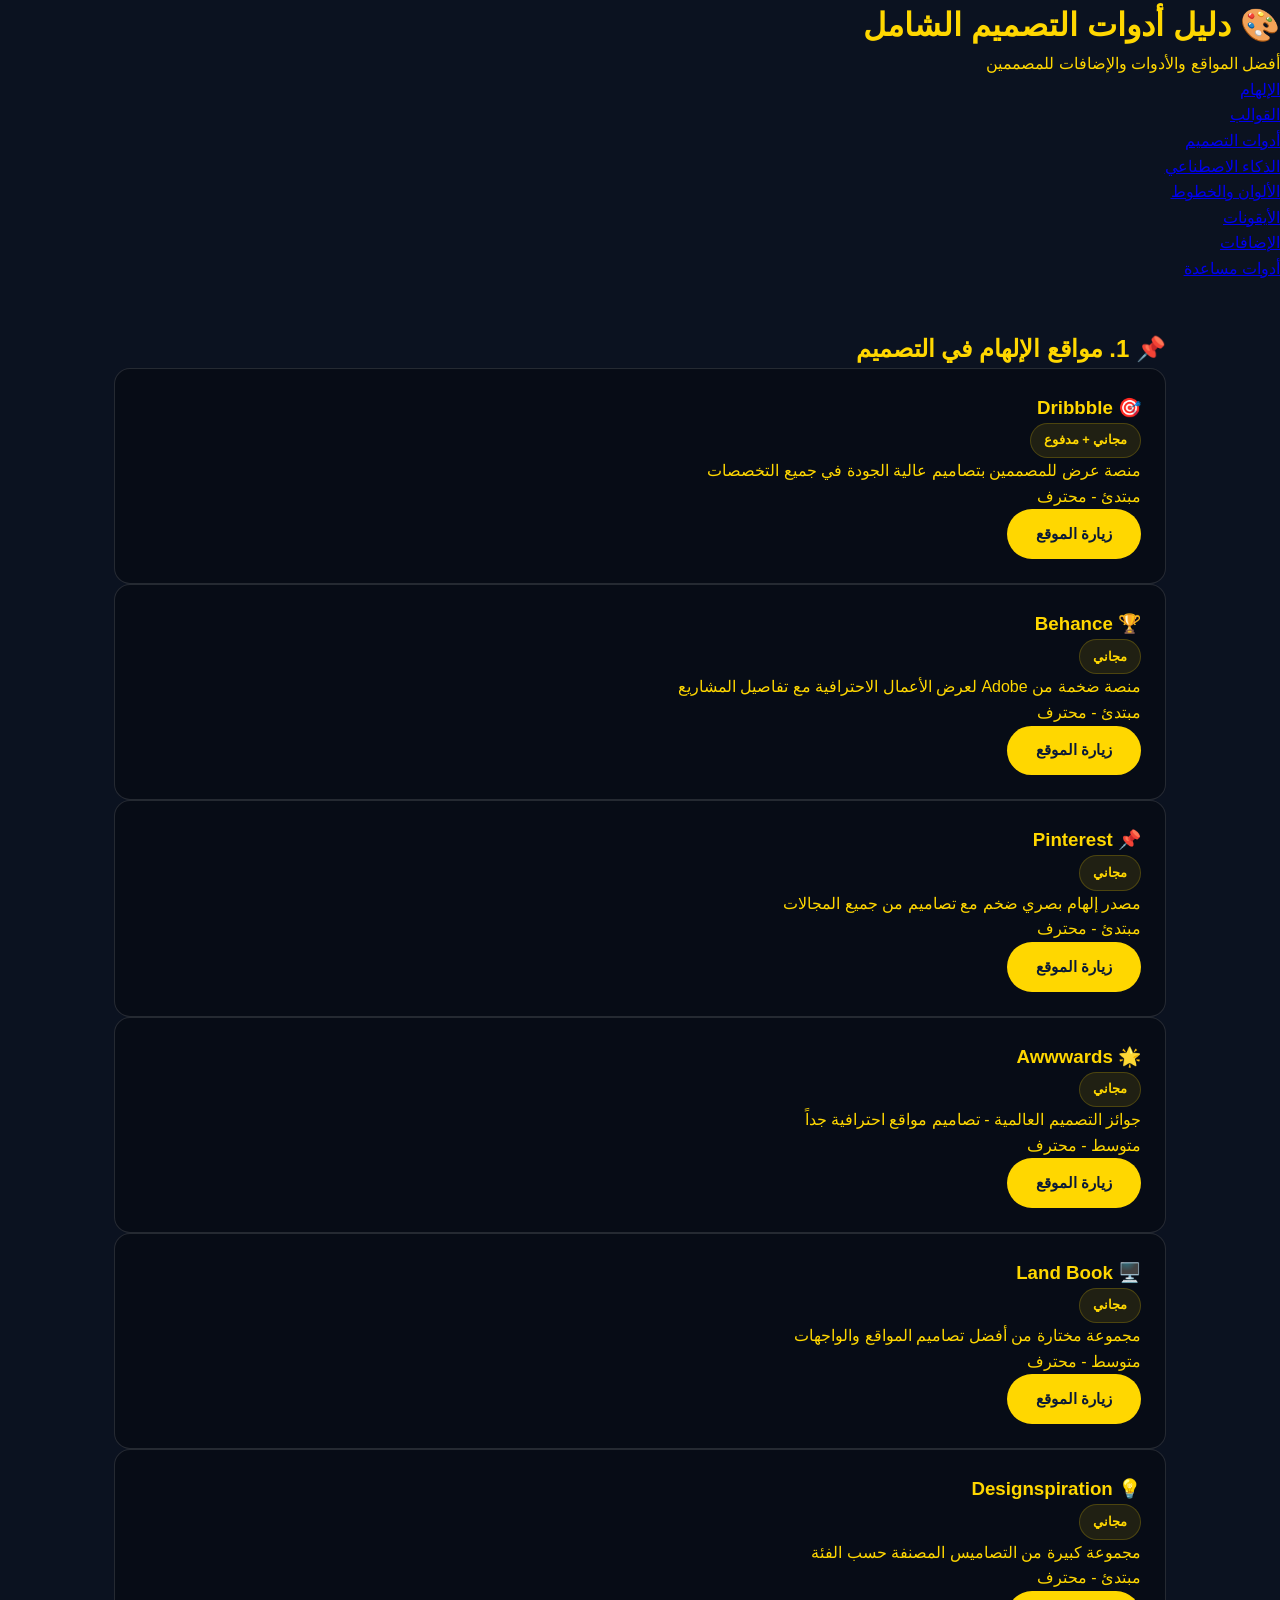
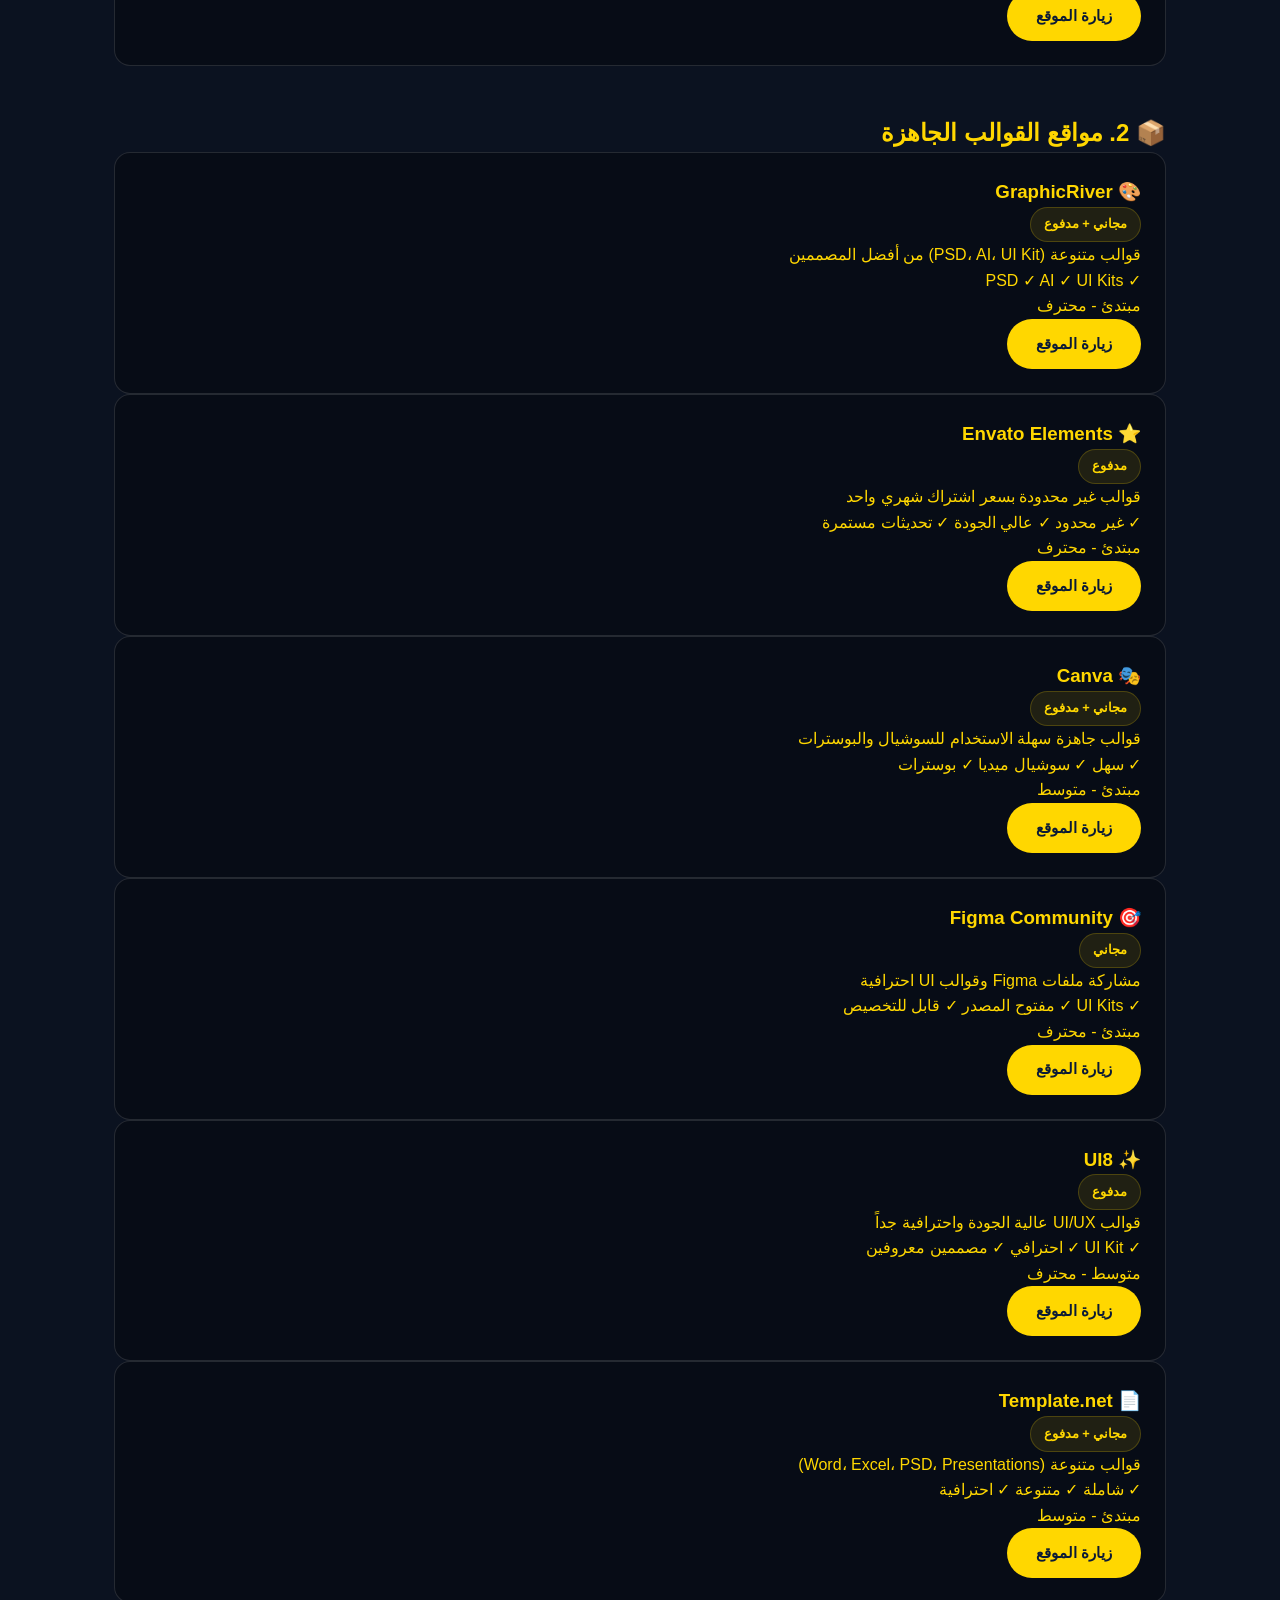
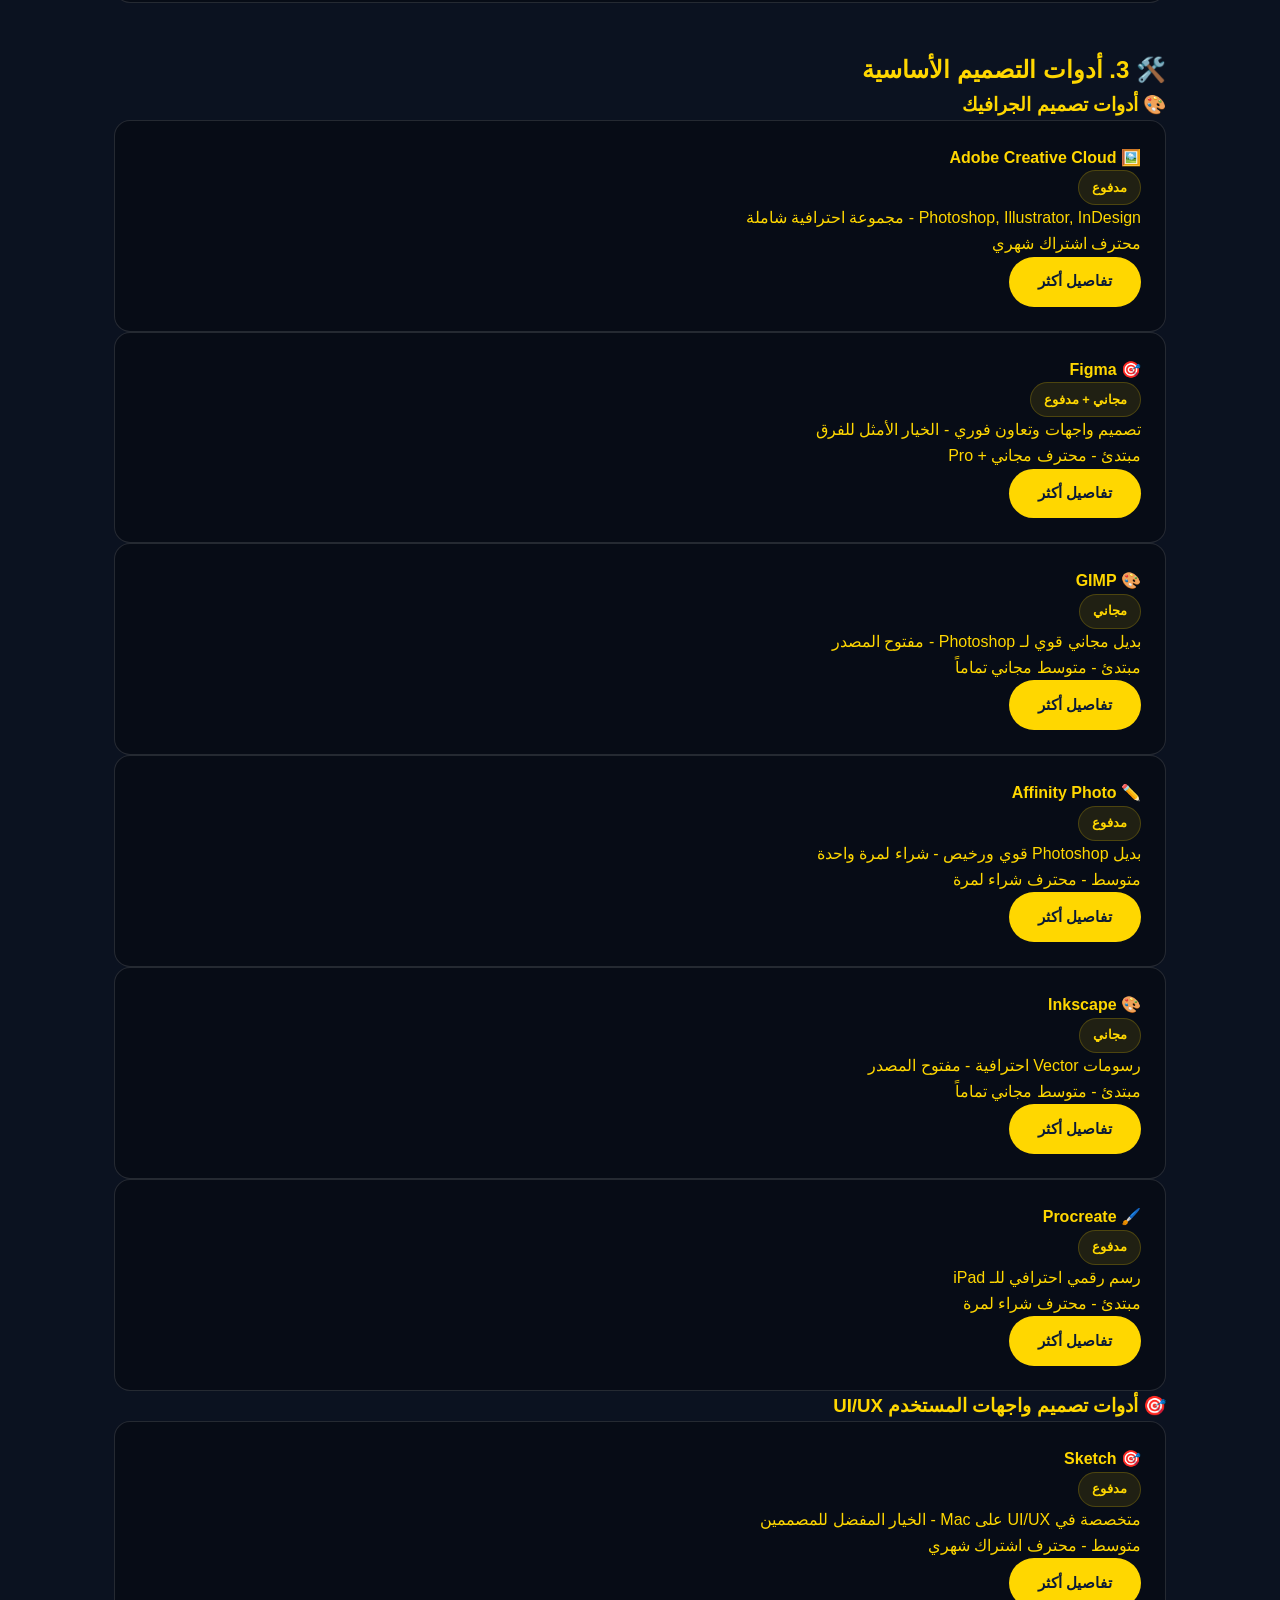
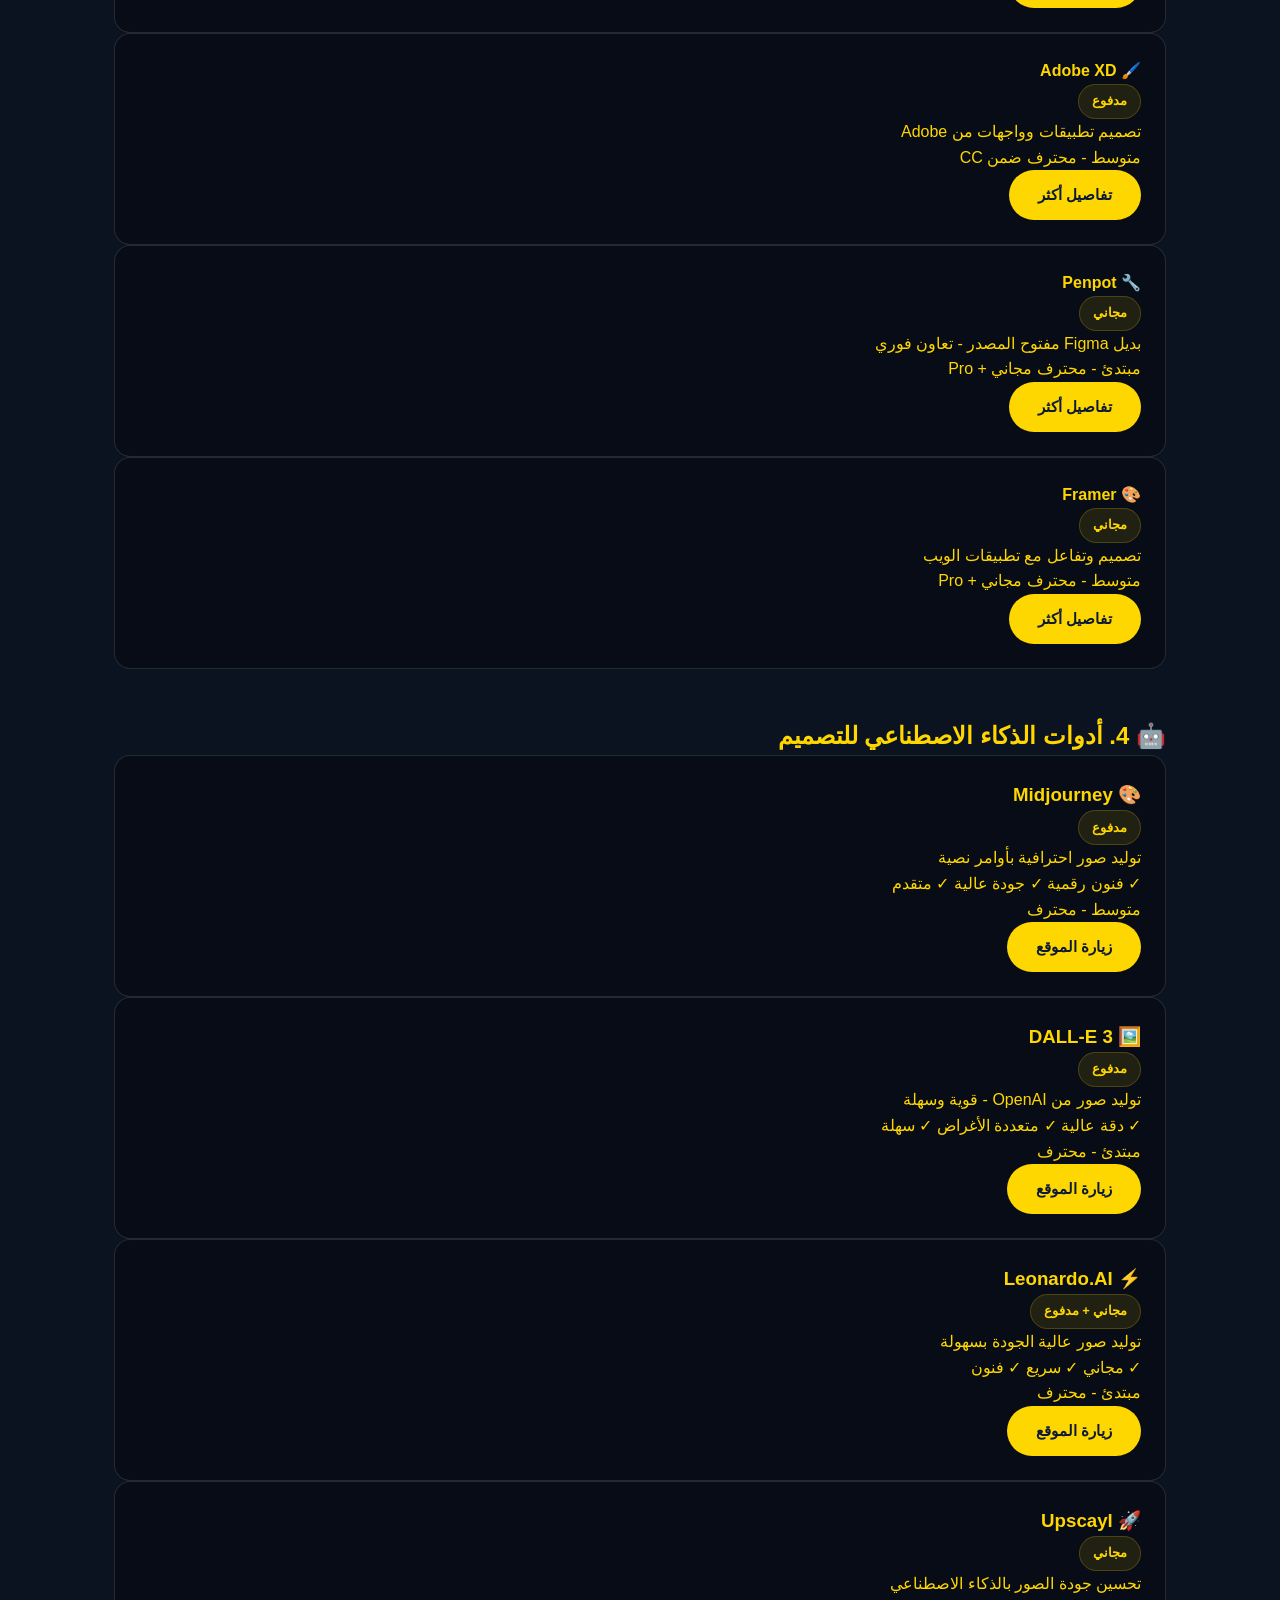
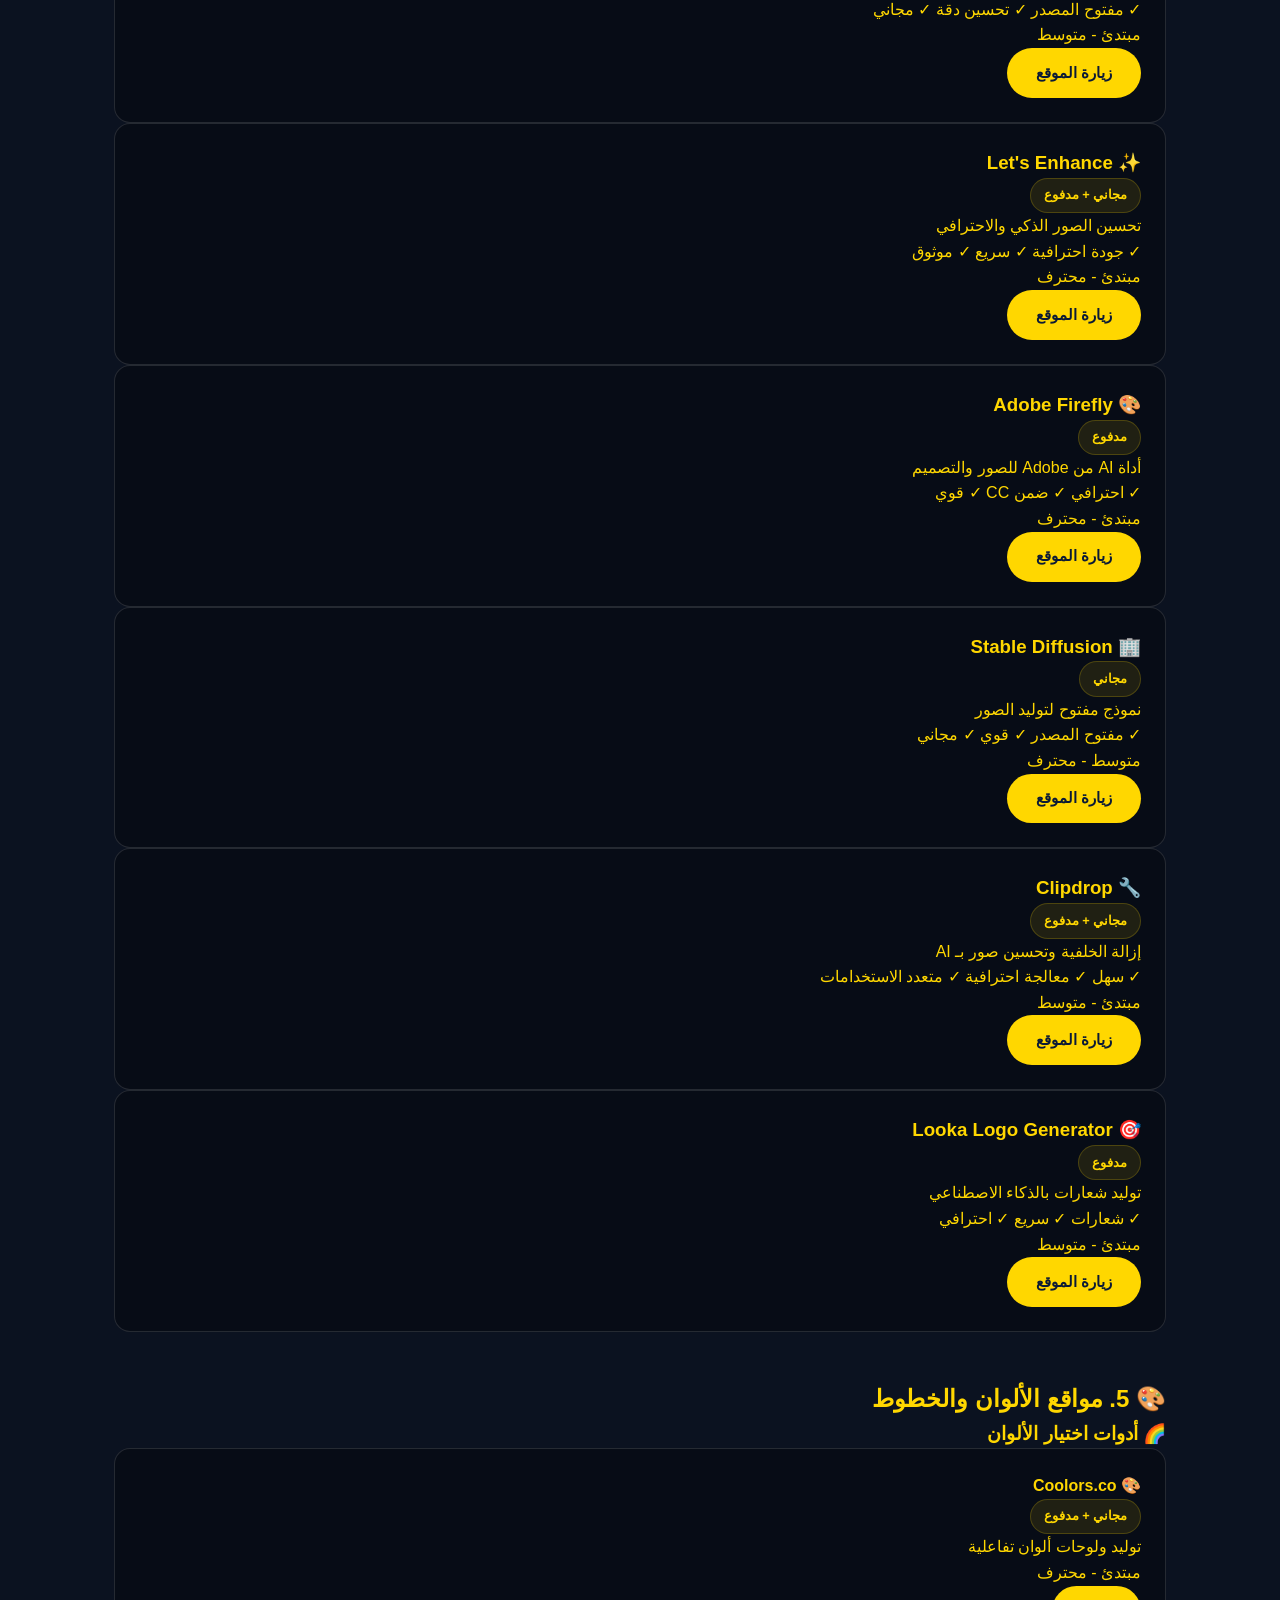
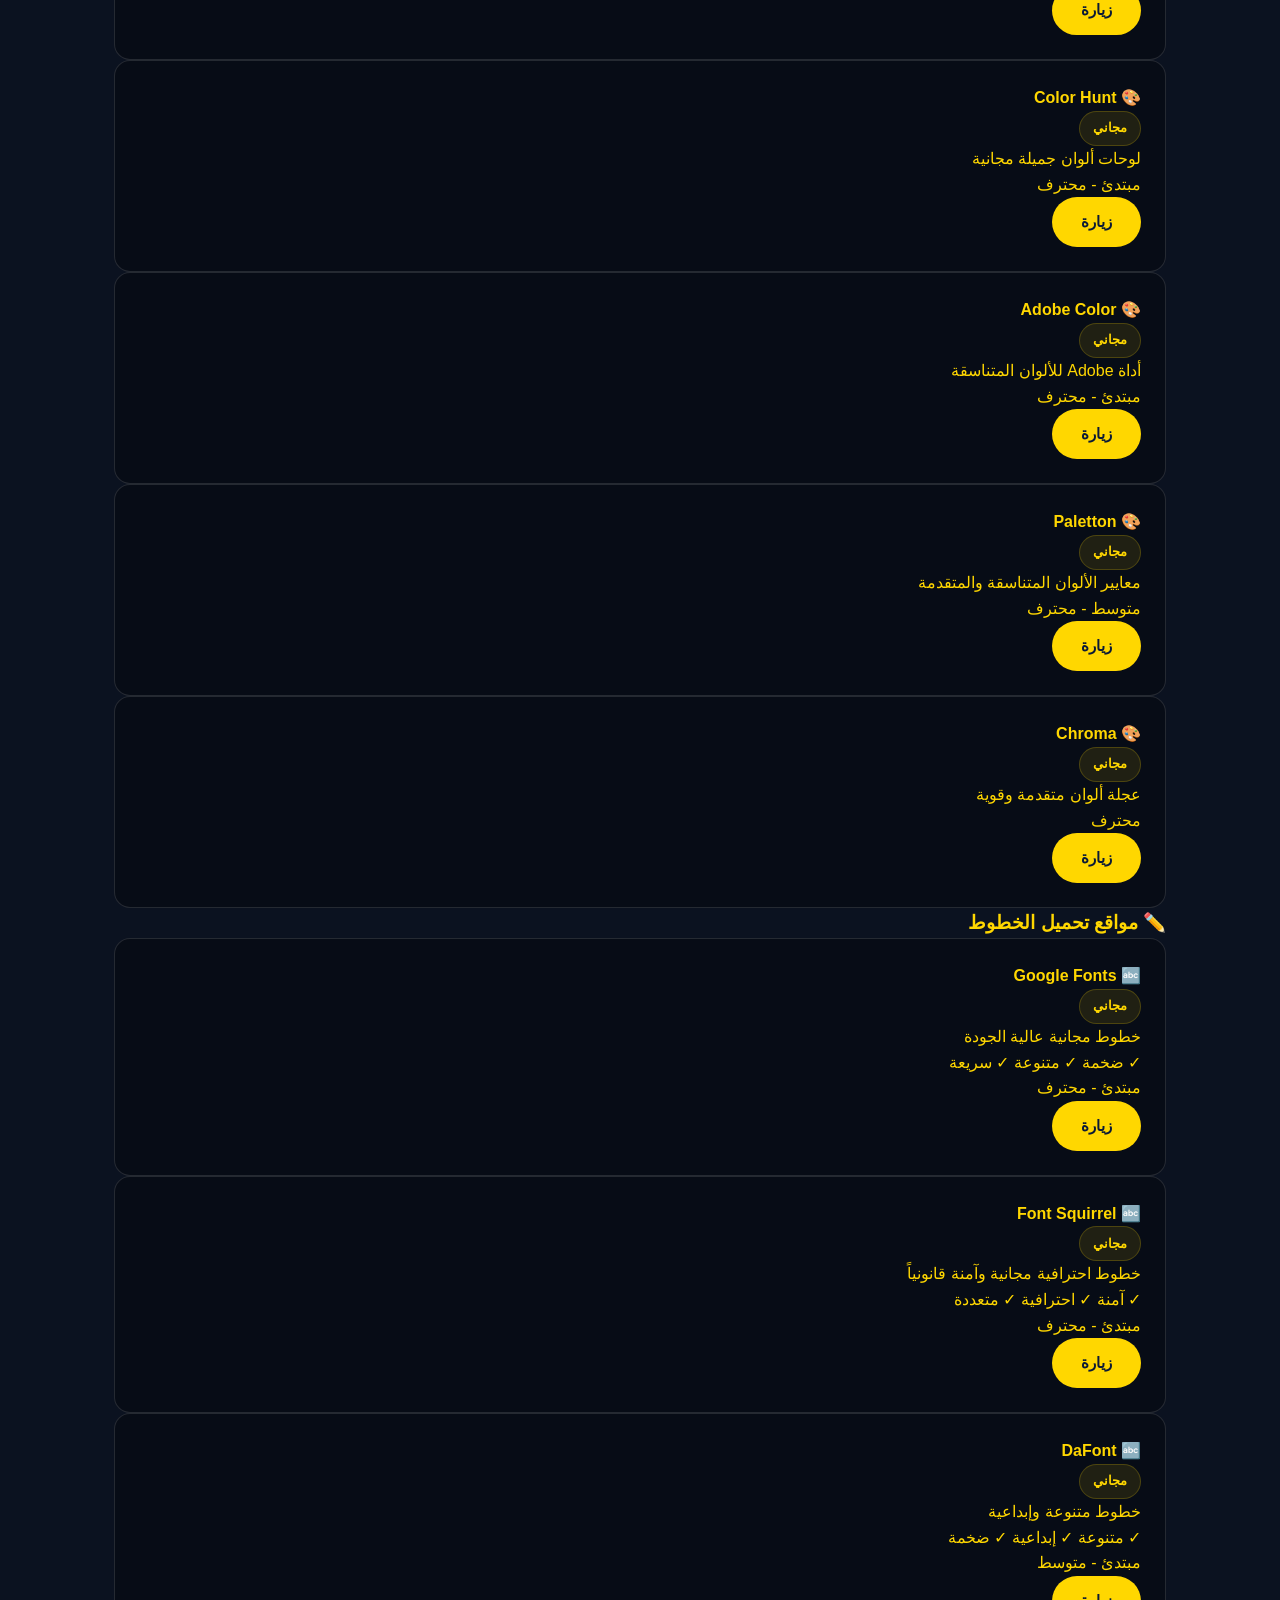
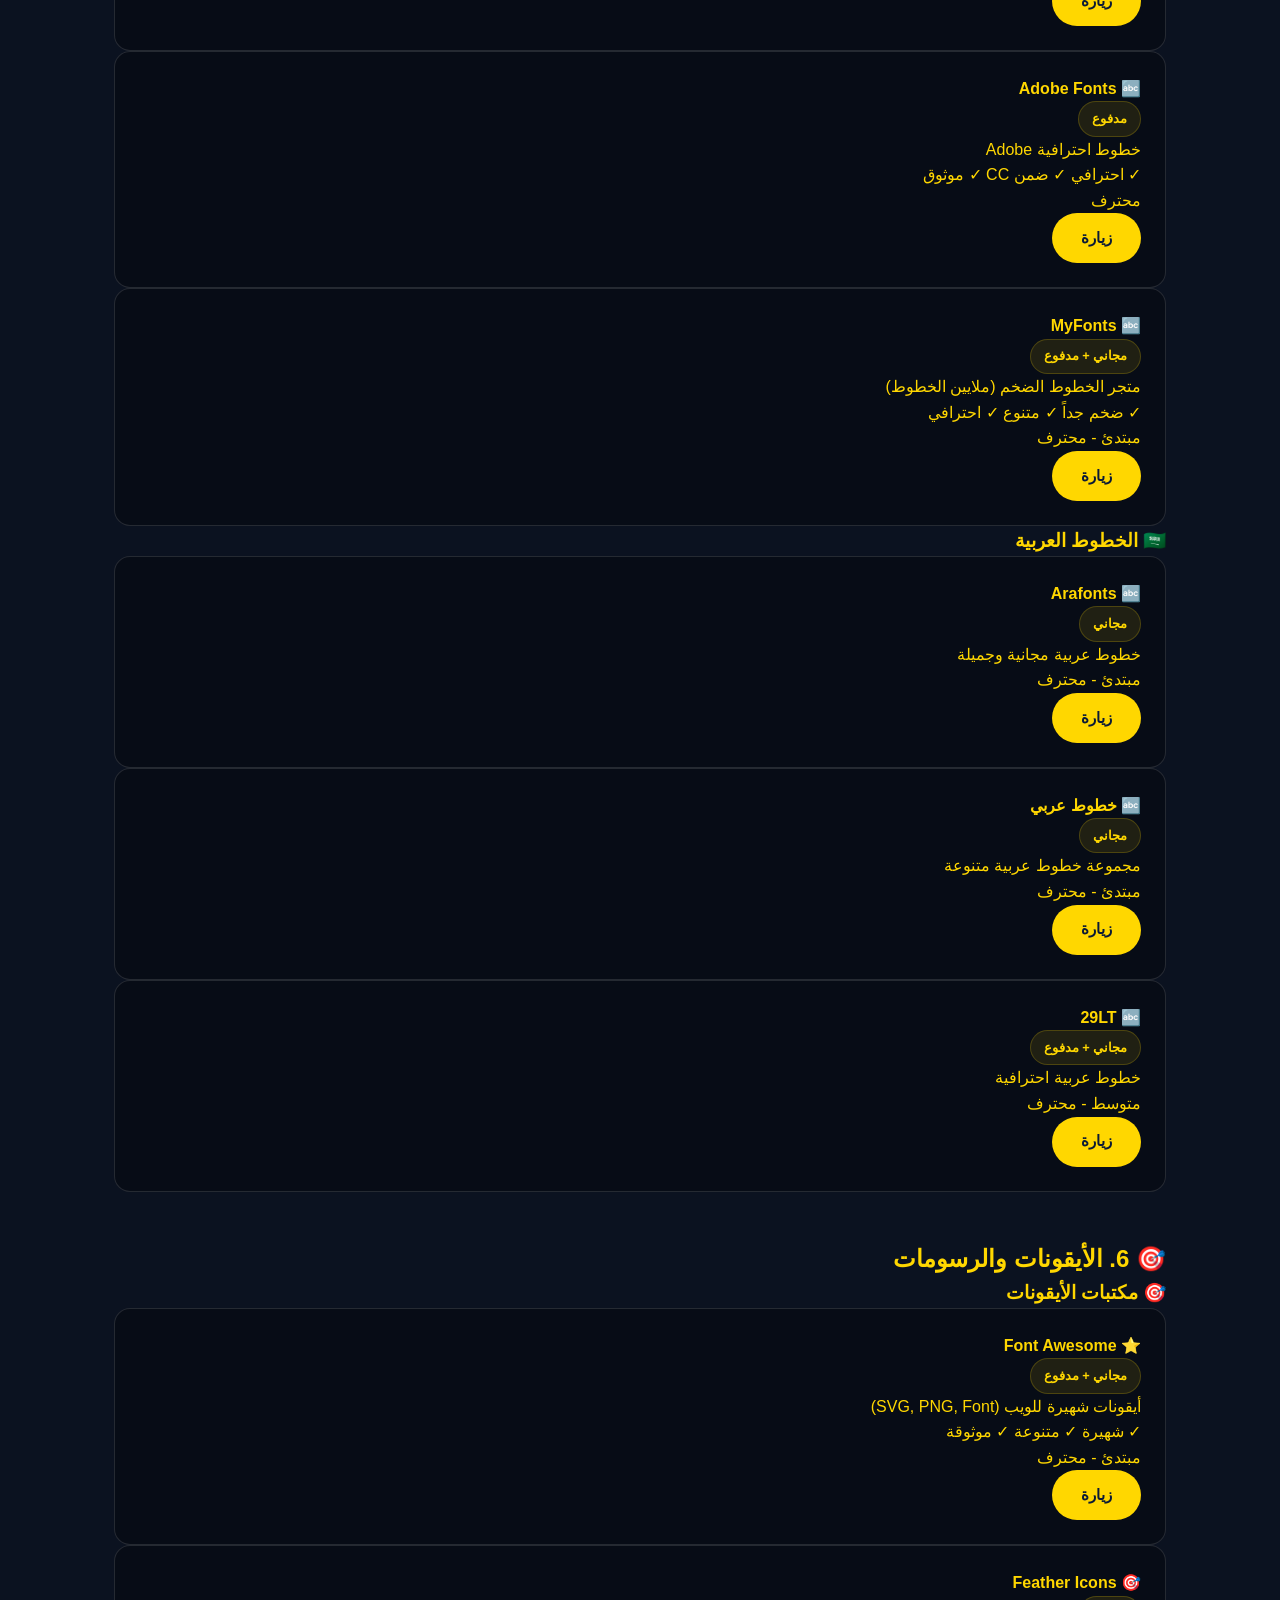
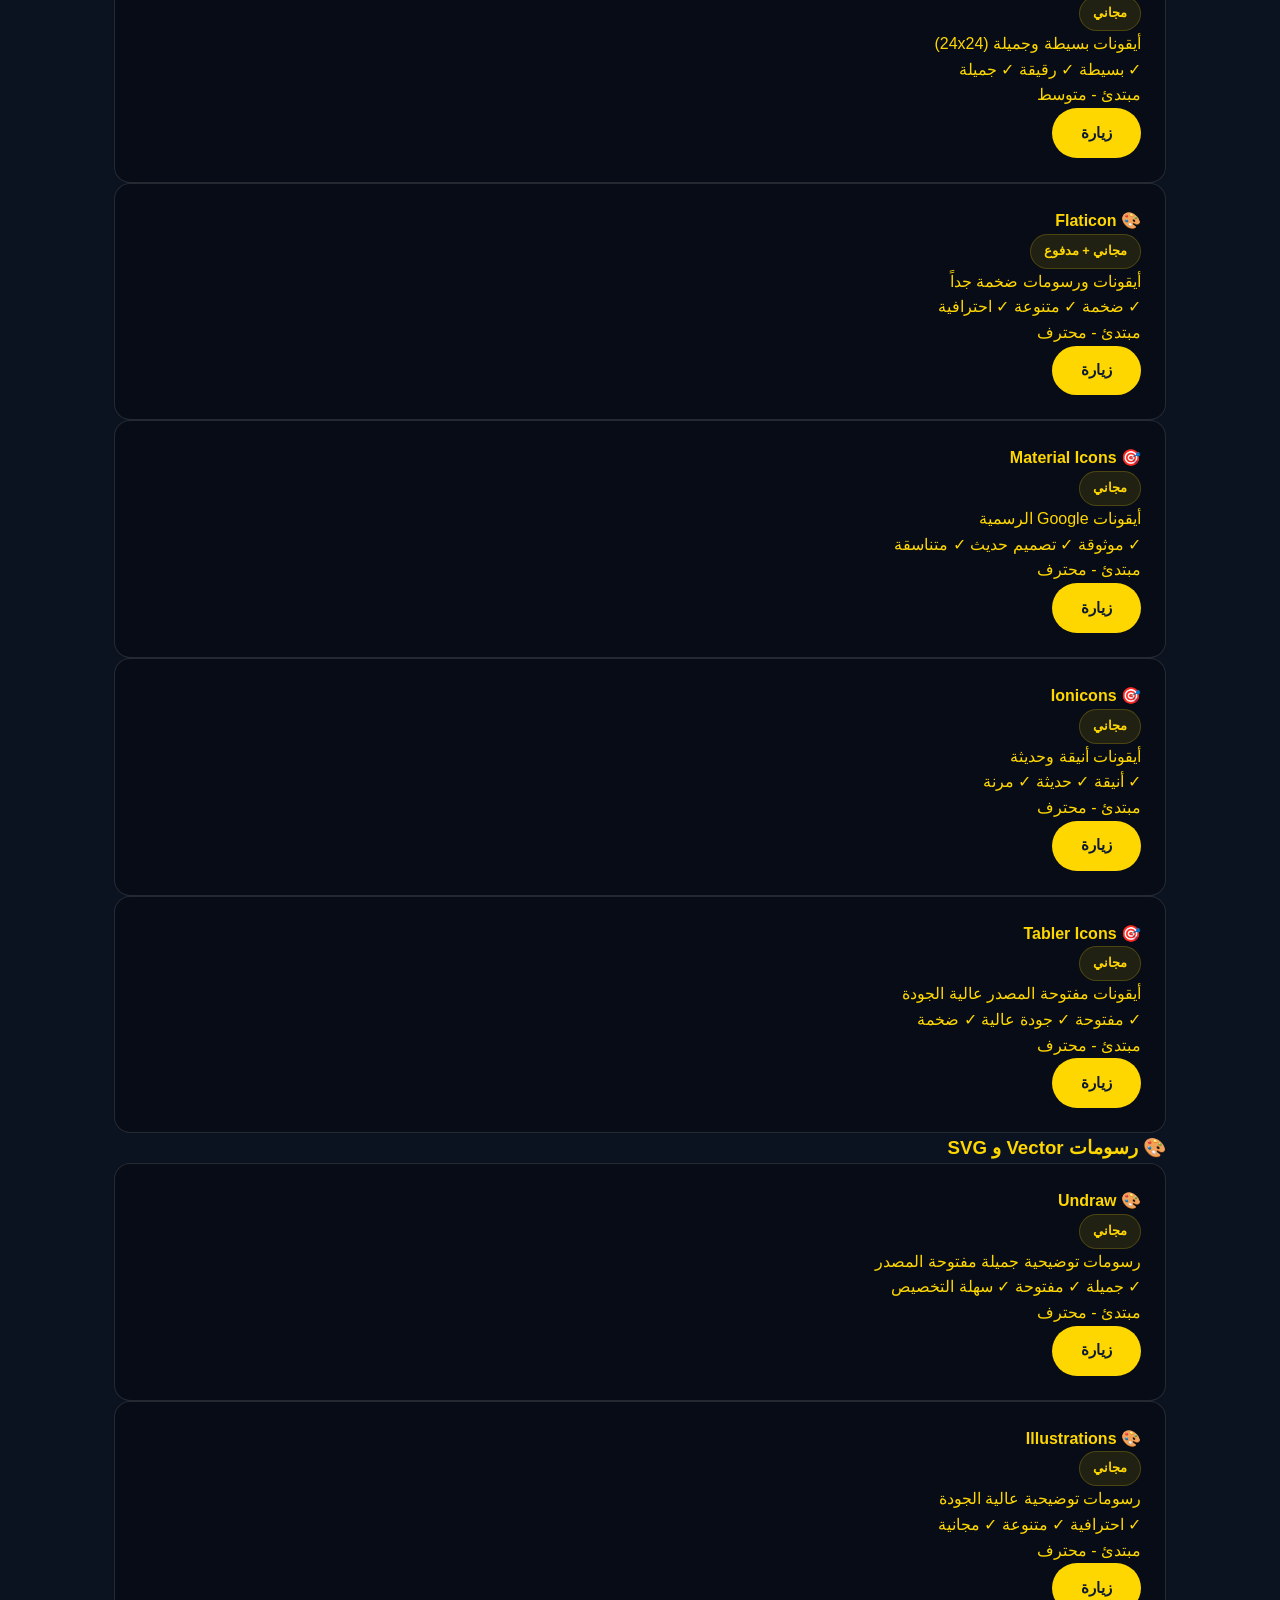
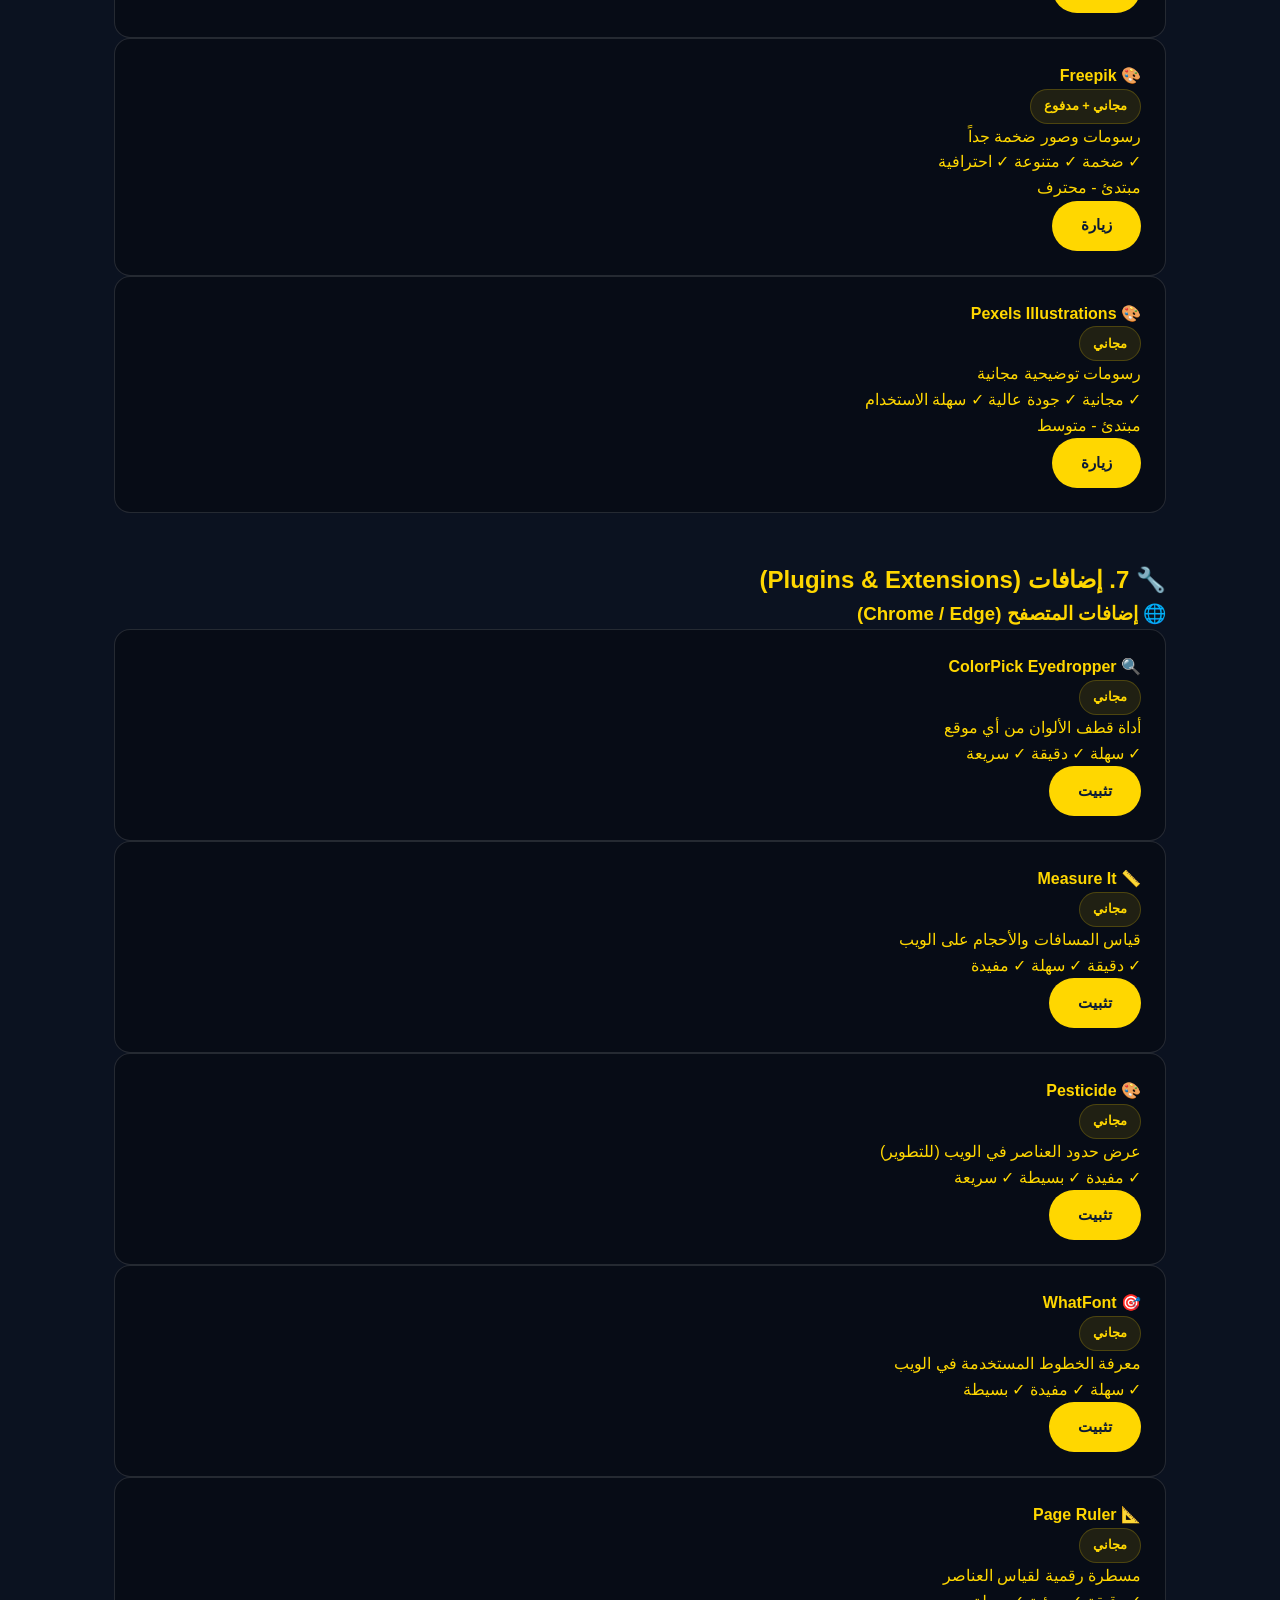
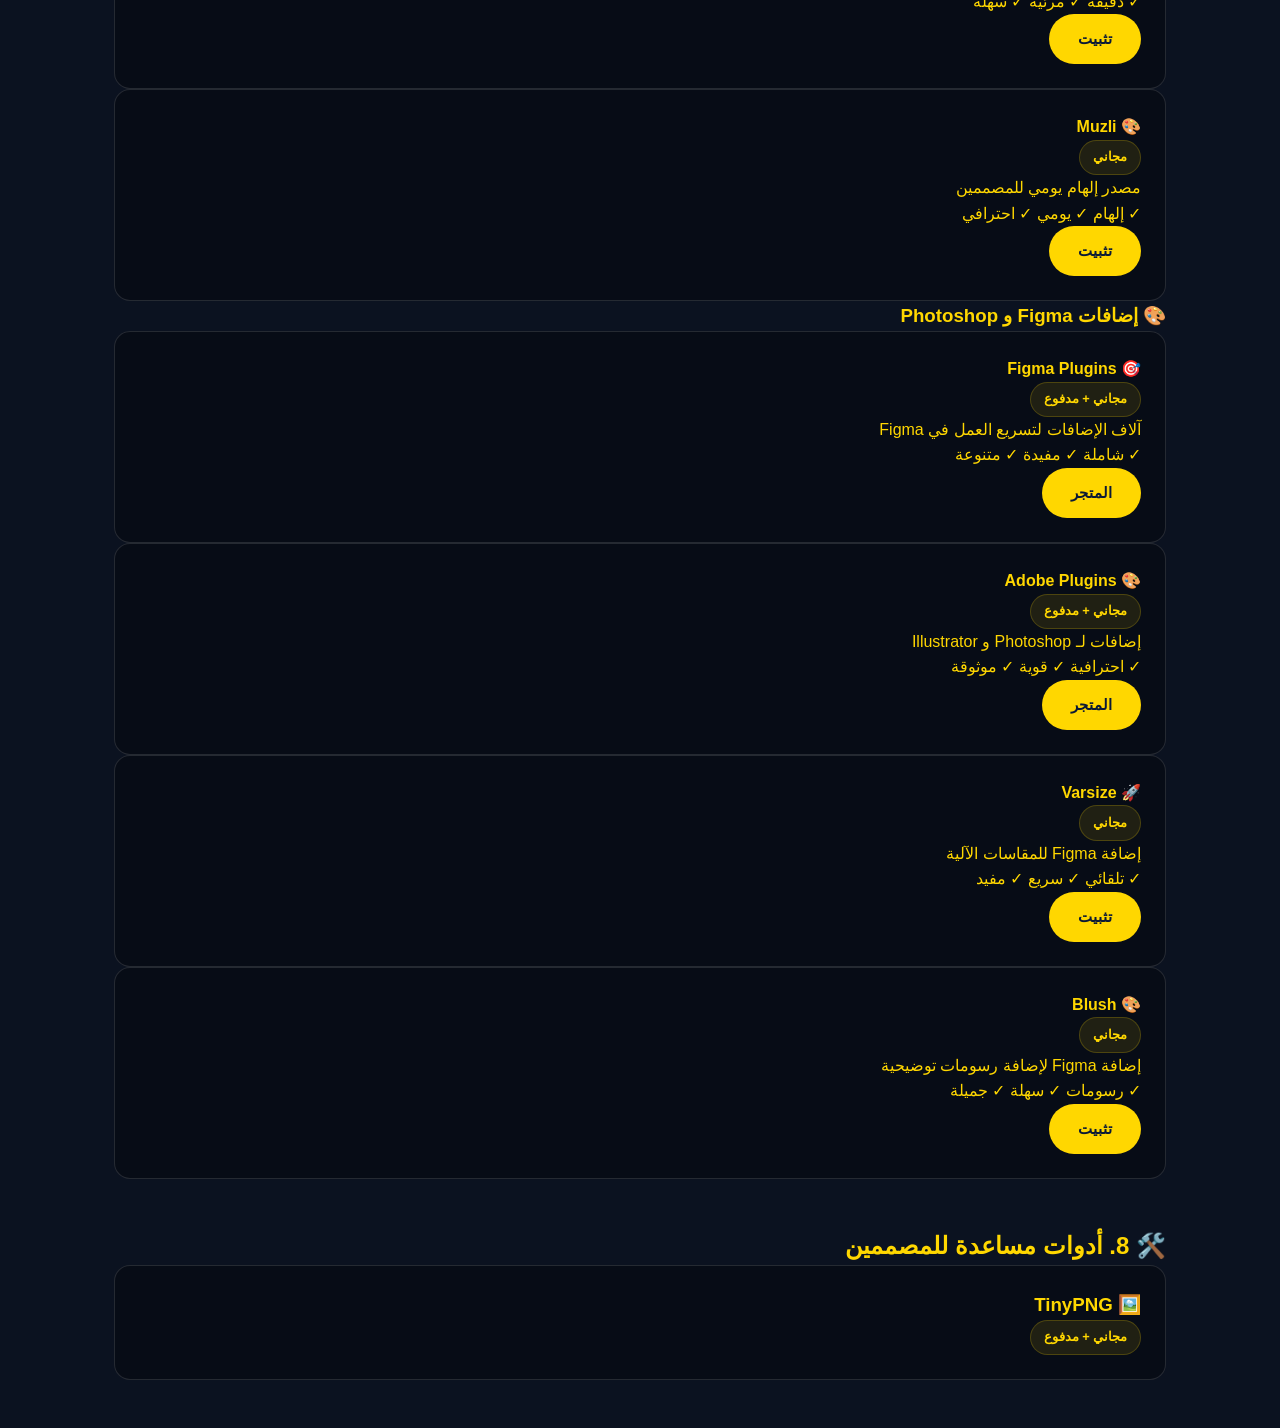
==== commit f5a0a9b6: "Update index.html" ====
--- a/index.html
+++ b/index.html
@@ -3,827 +3,1108 @@
 <head>
     <meta charset="UTF-8">
     <meta name="viewport" content="width=device-width, initial-scale=1.0">
-    <title>TseYFZ | المنصة التعليمية</title>
+    <title>دليل أدوات التصميم الشامل</title>
     <link rel="stylesheet" href="style.css">
-    <link rel="stylesheet" href="https://cdnjs.cloudflare.com/ajax/libs/font-awesome/6.4.0/css/all.min.css">
-    <style>
-        /* أنماط إضافية للصفحة الرئيسية */
-        .hero-section {
-            background: linear-gradient(135deg, rgba(11, 26, 54, 0.95), rgba(19, 43, 84, 0.85));
-            min-height: 85vh;
-            display: flex;
-            align-items: center;
-            padding: 4rem 2rem;
-            position: relative;
-            overflow: hidden;
-        }
+</head>
+<body>
+
+<!-- Navigation Header -->
+<header class="header">
+    <div class="container">
+        <h1>🎨 دليل أدوات التصميم الشامل</h1>
+        <p class="subtitle">أفضل المواقع والأدوات والإضافات للمصممين</p>
+    </div>
+</header>
+
+<!-- Navigation Menu -->
+<nav class="navbar">
+    <div class="container">
+        <ul class="nav-menu">
+            <li><a href="#inspiration">الإلهام</a></li>
+            <li><a href="#templates">القوالب</a></li>
+            <li><a href="#design-tools">أدوات التصميم</a></li>
+            <li><a href="#ai-tools">الذكاء الاصطناعي</a></li>
+            <li><a href="#colors-fonts">الألوان والخطوط</a></li>
+            <li><a href="#icons">الأيقونات</a></li>
+            <li><a href="#extensions">الإضافات</a></li>
+            <li><a href="#utilities">أدوات مساعدة</a></li>
+        </ul>
+    </div>
+</nav>
+
+<!-- Main Content -->
+<main class="container">
+
+    <!-- 1. مواقع الإلهام -->
+    <section id="inspiration" class="section">
+        <h2>📌 1. مواقع الإلهام في التصميم</h2>
         
-        .hero-section::before {
-            content: '';
-            position: absolute;
-            top: -50%;
-            right: -20%;
-            width: 800px;
-            height: 800px;
-            background: radial-gradient(circle, rgba(255, 215, 0, 0.1) 0%, transparent 70%);
-            z-index: 0;
-        }
-        
-        .hero-content {
-            max-width: var(--max);
-            margin: 0 auto;
-            position: relative;
-            z-index: 1;
-            width: 100%;
-        }
-        
-        .hero-badge {
-            display: inline-flex;
-            align-items: center;
-            gap: 0.5rem;
-            background: rgba(255, 215, 0, 0.15);
-            color: var(--gold);
-            padding: 0.6rem 1.2rem;
-            border-radius: 30px;
-            font-weight: 700;
-            margin-bottom: 1.5rem;
-            border: 1px solid rgba(255, 215, 0, 0.3);
-        }
-        
-        .hero-title {
-            font-size: 3.2rem;
-            background: linear-gradient(90deg, gold, #ffd700, #ffed4e);
-            -webkit-background-clip: text;
-            background-clip: text;
-            color: transparent;
-            margin-bottom: 1.5rem;
-            line-height: 1.2;
-        }
-        
-        .hero-subtitle {
-            font-size: 1.3rem;
-            color: rgba(255, 255, 255, 0.9);
-            max-width: 700px;
-            margin-bottom: 2.5rem;
-            line-height: 1.8;
-        }
-        
-        .hero-stats {
-            display: grid;
-            grid-template-columns: repeat(auto-fit, minmax(180px, 1fr));
-            gap: 1.5rem;
-            margin-top: 3rem;
-        }
-        
-        .stat-item {
-            background: rgba(255, 255, 255, 0.05);
-            border: 1px solid rgba(255, 215, 0, 0.15);
-            border-radius: var(--radius);
-            padding: 1.5rem;
-            text-align: center;
-            transition: all 0.3s ease;
-        }
-        
-        .stat-item:hover {
-            transform: translateY(-5px);
-            border-color: rgba(255, 215, 0, 0.4);
-            background: rgba(255, 255, 255, 0.08);
-        }
-        
-        .stat-number {
-            font-size: 2.8rem;
-            font-weight: 800;
-            color: var(--gold);
-            display: block;
-            margin-bottom: 0.5rem;
-        }
-        
-        .stat-label {
-            color: rgba(255, 255, 255, 0.8);
-            font-size: 0.95rem;
-        }
-        
-        /* قسم الدورات الرئيسية */
-        .main-courses {
-            padding: 5rem 2rem;
-            background: rgba(11, 18, 32, 0.5);
-        }
-        
-        .course-grid {
-            display: grid;
-            grid-template-columns: repeat(auto-fit, minmax(320px, 1fr));
-            gap: 2rem;
-            max-width: var(--max);
-            margin: 3rem auto 0;
-        }
-        
-        .course-card {
-            background: rgba(255, 255, 255, 0.05);
-            border: 1px solid rgba(255, 215, 0, 0.15);
-            border-radius: var(--radius);
-            padding: 2rem;
-            transition: all 0.3s ease;
-            position: relative;
-            overflow: hidden;
-        }
-        
-        .course-card::before {
-            content: '';
-            position: absolute;
-            top: 0;
-            right: 0;
-            width: 100px;
-            height: 100px;
-            background: radial-gradient(circle, rgba(255, 215, 0, 0.1) 0%, transparent 70%);
-            opacity: 0;
-            transition: opacity 0.3s ease;
-        }
-        
-        .course-card:hover {
-            transform: translateY(-8px);
-            border-color: rgba(255, 215, 0, 0.3);
-            box-shadow: 0 15px 35px rgba(0, 0, 0, 0.3);
-        }
-        
-        .course-card:hover::before {
-            opacity: 1;
-        }
-        
-        .course-icon {
-            font-size: 3rem;
-            color: var(--gold);
-            margin-bottom: 1.5rem;
-        }
-        
-        .course-title {
-            font-size: 1.5rem;
-            color: var(--gold);
-            margin-bottom: 1rem;
-            min-height: 60px;
-        }
-        
-        .course-description {
-            color: rgba(255, 255, 255, 0.8);
-            line-height: 1.7;
-            margin-bottom: 1.5rem;
-            min-height: 100px;
-        }
-        
-        .course-btn {
-            display: inline-flex;
-            align-items: center;
-            gap: 0.7rem;
-            background: linear-gradient(90deg, var(--gold), #ffd700);
-            color: #0b1a36;
-            padding: 0.9rem 1.8rem;
-            border-radius: 30px;
-            text-decoration: none;
-            font-weight: 800;
-            transition: all 0.3s ease;
-            width: 100%;
-            justify-content: center;
-        }
-        
-        .course-btn:hover {
-            transform: translateY(-3px);
-            box-shadow: 0 8px 20px rgba(255, 215, 0, 0.3);
-        }
-        
-        /* قسم الأمن السيبراني */
-        .security-section {
-            background: linear-gradient(135deg, rgba(54, 11, 11, 0.9), rgba(84, 19, 19, 0.85));
-            padding: 5rem 2rem;
-            border-top: 1px solid rgba(255, 0, 0, 0.2);
-            border-bottom: 1px solid rgba(255, 0, 0, 0.2);
-        }
-        
-        .security-card {
-            border-color: rgba(255, 68, 68, 0.2);
-        }
-        
-        .security-card:hover {
-            border-color: rgba(255, 68, 68, 0.4);
-        }
-        
-        .security-icon {
-            color: #ff4444;
-        }
-        
-        .security-title {
-            color: #ff4444;
-        }
-        
-        .security-btn {
-            background: linear-gradient(90deg, #ff4444, #ff6666);
-            color: white;
-        }
-        
-        .security-btn:hover {
-            box-shadow: 0 8px 20px rgba(255, 68, 68, 0.3);
-        }
-        
-        /* قسم منصة TseYFZ */
-        .platform-section {
-            background: linear-gradient(135deg, rgba(11, 54, 26, 0.9), rgba(19, 84, 43, 0.85));
-            padding: 5rem 2rem;
-            text-align: center;
-        }
-        
-        .platform-tag {
-            display: inline-flex;
-            align-items: center;
-            gap: 0.5rem;
-            background: rgba(0, 255, 136, 0.2);
-            color: #00ff88;
-            padding: 0.7rem 1.5rem;
-            border-radius: 30px;
-            font-weight: 800;
-            margin-bottom: 2rem;
-            border: 1px solid rgba(0, 255, 136, 0.4);
-        }
-        
-        .platform-title {
-            font-size: 2.8rem;
-            background: linear-gradient(90deg, #00ff88, #00ffaa, #00ff88);
-            -webkit-background-clip: text;
-            background-clip: text;
-            color: transparent;
-            margin-bottom: 1.5rem;
-        }
-        
-        .platform-desc {
-            font-size: 1.2rem;
-            color: rgba(255, 255, 255, 0.9);
-            max-width: 700px;
-            margin: 0 auto 3rem;
-            line-height: 1.8;
-        }
-        
-        .platform-features {
-            display: grid;
-            grid-template-columns: repeat(auto-fit, minmax(250px, 1fr));
-            gap: 2rem;
-            max-width: var(--max);
-            margin: 3rem auto;
-        }
-        
-        .feature-item {
-            background: rgba(255, 255, 255, 0.05);
-            border: 1px solid rgba(0, 255, 136, 0.2);
-            border-radius: var(--radius);
-            padding: 2rem;
-            transition: all 0.3s ease;
-        }
-        
-        .feature-item:hover {
-            transform: translateY(-5px);
-            border-color: rgba(0, 255, 136, 0.4);
-        }
-        
-        .feature-icon {
-            font-size: 2.5rem;
-            color: #00ff88;
-            margin-bottom: 1rem;
-        }
-        
-        .feature-title {
-            color: #00ff88;
-            font-size: 1.3rem;
-            margin-bottom: 1rem;
-        }
-        
-        /* المشاريع المميزة */
-        .projects-section {
-            padding: 5rem 2rem;
-            background: rgba(0, 0, 0, 0.2);
-        }
-        
-        .project-card {
-            background: rgba(255, 255, 255, 0.05);
-            border: 1px solid rgba(255, 215, 0, 0.15);
-            border-radius: var(--radius);
-            padding: 2rem;
-            transition: all 0.3s ease;
-            height: 100%;
-        }
-        
-        .project-card:hover {
-            transform: translateY(-8px);
-            border-color: rgba(255, 215, 0, 0.3);
-        }
-        
-        .project-tags {
-            display: flex;
-            flex-wrap: wrap;
-            gap: 0.5rem;
-            margin: 1rem 0;
-        }
-        
-        .project-tag {
-            background: rgba(255, 215, 0, 0.1);
-            color: var(--gold);
-            padding: 0.3rem 0.8rem;
-            border-radius: 15px;
-            font-size: 0.85rem;
-        }
-        
-        /* قسم الحقوق */
-        .rights-section {
-            text-align: center;
-            padding: 3rem 2rem;
-            background: rgba(11, 26, 54, 0.8);
-            border-top: 1px solid rgba(255, 215, 0, 0.2);
-        }
-        
-        .rights-tag {
-            display: inline-block;
-            background: rgba(255, 215, 0, 0.15);
-            color: var(--gold);
-            padding: 0.8rem 2rem;
-            border-radius: 30px;
-            font-weight: 800;
-            font-size: 1.3rem;
-            margin: 1rem 0;
-            border: 2px solid rgba(255, 215, 0, 0.3);
-        }
-        
-        .welcome-message {
-            font-size: 1.4rem;
-            color: var(--gold);
-            margin: 2rem 0;
-            line-height: 1.6;
-        }
-        
-        /* زر إضافي للمنصة */
-        .platform-btn {
-            display: inline-flex;
-            align-items: center;
-            gap: 0.8rem;
-            background: linear-gradient(90deg, #00ff88, #00ffaa);
-            color: #0b1a36;
-            padding: 1rem 2.5rem;
-            border-radius: 30px;
-            text-decoration: none;
-            font-weight: 800;
-            font-size: 1.1rem;
-            transition: all 0.3s ease;
-            margin-top: 1rem;
-        }
-        
-        .platform-btn:hover {
-            transform: translateY(-3px);
-            box-shadow: 0 10px 25px rgba(0, 255, 136, 0.3);
-        }
-        
-        @media (max-width: 768px) {
-            .hero-title {
-                font-size: 2.2rem;
-            }
-            
-            .hero-subtitle {
-                font-size: 1.1rem;
-            }
-            
-            .hero-stats {
-                grid-template-columns: repeat(2, 1fr);
-            }
-            
-            .course-grid {
-                grid-template-columns: 1fr;
-            }
-            
-            .platform-title {
-                font-size: 2rem;
-            }
-            
-            .course-title {
-                min-height: auto;
-            }
-            
-            .course-description {
-                min-height: auto;
-            }
-        }
-        
-        @media (max-width: 480px) {
-            .hero-title {
-                font-size: 1.8rem;
-            }
-            
-            .hero-stats {
-                grid-template-columns: 1fr;
-            }
-            
-            .stat-number {
-                font-size: 2.2rem;
-            }
-            
-            .platform-title {
-                font-size: 1.7rem;
-            }
-        }
-    </style>
-</head>
-<body class="home">
-    <!-- شريط التنقل -->
-    <div class="toolbar" role="region" aria-label="شريط التنقل">
-        <div class="toolbar-inner">
-            <div class="toolbar-left">
-                <div class="brand">
-                    <span class="brand-name">TseYFZ</span>
-                    <span class="brand-tag">منصة تعليمية رقمية</span>
-                </div>
-            </div>
-
-            <div class="toolbar-center">
-                <nav class="nav-links">
-                    <a href="index.html" class="nav-link active"><i class="fas fa-home"></i> الرئيسية</a>
-                    <a href="about.html" class="nav-link"><i class="fas fa-user"></i> عني</a>
-                    <a href="portfolio.html" class="nav-link"><i class="fas fa-briefcase"></i> أعمالي</a>
-                    <a href="learning.html" class="nav-link"><i class="fas fa-graduation-cap"></i> تعلم</a>
-                    <a href="#courses" class="nav-link"><i class="fas fa-book"></i> الدورات</a>
-                </nav>
-            </div>
-
-            <div class="toolbar-right">
-                <div class="hdr-menu">
-                    <button class="hdr-menu__btn" aria-haspopup="true" aria-expanded="false" title="القائمة">
-                        <i class="fas fa-bars"></i>
-                    </button>
-                    
-                    <ul class="hdr-menu__list" hidden>
-                        <li><a href="index.html" class="hdr-menu__link active"><i class="fas fa-home"></i> الرئيسية</a></li>
-                        <li><a href="about.html" class="hdr-menu__link"><i class="fas fa-user"></i> عني</a></li>
-                        <li><a href="portfolio.html" class="hdr-menu__link"><i class="fas fa-briefcase"></i> أعمالي</a></li>
-                        <li><a href="learning.html" class="hdr-menu__link"><i class="fas fa-graduation-cap"></i> تعلم البرمجة</a></li>
-                        <li class="hdr-section">— الدورات —</li>
-                        <li><a href="#html-course" class="hdr-menu__link"><i class="fab fa-html5"></i> دورة HTML</a></li>
-                        <li><a href="#css-course" class="hdr-menu__link"><i class="fab fa-css3-alt"></i> دورة CSS</a></li>
-                        <li><a href="#security-courses" class="hdr-menu__link"><i class="fas fa-shield-alt"></i> الأمن السيبراني</a></li>
-                        <li class="hdr-section">— تواصل —</li>
-                        <li><a href="#contact" class="hdr-menu__link"><i class="fas fa-envelope"></i> اتصل بي</a></li>
-                        <li><a href="#platform" class="hdr-menu__link"><i class="fas fa-laptop-house"></i> المنصة التعليمية</a></li>
-                    </ul>
-                </div>
-            </div>
-        </div>
-    </div>
-
-    <!-- قسم البطل -->
-    <section class="hero-section">
-        <div class="hero-content">
-            <div class="hero-badge">
-                <span class="flame-mini" aria-hidden="true"></span>
-                🚀 منصة تعليمية متكاملة
-            </div>
-            
-            <h1 class="hero-title">
-                مرحباً بكم في منصة <span class="glow-text">TseYFZ</span> التعليمية
-            </h1>
-            
-            <p class="hero-subtitle">
-                هنا تجد أفضل الدورات المجانية في البرمجة، الأمن السيبراني، وتطوير الويب.
-                ابدأ رحلتك التعليمية اليوم مع مصادر معتمدة وتطبيق عملي مباشر.
-            </p>
-            
-            <div style="display: flex; gap: 1rem; flex-wrap: wrap; margin-top: 2rem;">
-                <a href="#courses" class="btn btn-primary" style="font-size: 1.1rem; padding: 1rem 2.2rem;">
-                    <i class="fas fa-graduation-cap"></i> استكشف الدورات
-                </a>
-                <a href="#platform" class="btn btn-secondary" style="font-size: 1.1rem; padding: 1rem 2.2rem;">
-                    <i class="fas fa-laptop-house"></i> حول المنصة
-                </a>
-            </div>
-            
-            <div class="hero-stats">
-                <div class="stat-item">
-                    <span class="stat-number">50+</span>
-                    <span class="stat-label">دورة مجانية</span>
-                </div>
-                <div class="stat-item">
-                    <span class="stat-number">10,000+</span>
-                    <span class="stat-label">متعلم نشط</span>
-                </div>
-                <div class="stat-item">
-                    <span class="stat-number">100%</span>
-                    <span class="stat-label">جودة تعليمية</span>
-                </div>
-                <div class="stat-item">
-                    <span class="stat-number">24/7</span>
-                    <span class="stat-label">دعم فني</span>
-                </div>
+        <div class="cards-grid">
+            <!-- Dribbble -->
+            <div class="card">
+                <div class="card-header">
+                    <h3>🎯 Dribbble</h3>
+                    <span class="badge badge-pro">مجاني + مدفوع</span>
+                </div>
+                <p class="card-description">منصة عرض للمصممين بتصاميم عالية الجودة في جميع التخصصات</p>
+                <div class="card-meta">
+                    <span class="skill-level">مبتدئ - محترف</span>
+                </div>
+                <a href="https://dribbble.com" target="_blank" class="btn btn-primary">زيارة الموقع</a>
+            </div>
+
+            <!-- Behance -->
+            <div class="card">
+                <div class="card-header">
+                    <h3>🏆 Behance</h3>
+                    <span class="badge badge-free">مجاني</span>
+                </div>
+                <p class="card-description">منصة ضخمة من Adobe لعرض الأعمال الاحترافية مع تفاصيل المشاريع</p>
+                <div class="card-meta">
+                    <span class="skill-level">مبتدئ - محترف</span>
+                </div>
+                <a href="https://behance.net" target="_blank" class="btn btn-primary">زيارة الموقع</a>
+            </div>
+
+            <!-- Pinterest -->
+            <div class="card">
+                <div class="card-header">
+                    <h3>📌 Pinterest</h3>
+                    <span class="badge badge-free">مجاني</span>
+                </div>
+                <p class="card-description">مصدر إلهام بصري ضخم مع تصاميم من جميع المجالات</p>
+                <div class="card-meta">
+                    <span class="skill-level">مبتدئ - محترف</span>
+                </div>
+                <a href="https://pinterest.com" target="_blank" class="btn btn-primary">زيارة الموقع</a>
+            </div>
+
+            <!-- Awwwards -->
+            <div class="card">
+                <div class="card-header">
+                    <h3>🌟 Awwwards</h3>
+                    <span class="badge badge-free">مجاني</span>
+                </div>
+                <p class="card-description">جوائز التصميم العالمية - تصاميم مواقع احترافية جداً</p>
+                <div class="card-meta">
+                    <span class="skill-level">متوسط - محترف</span>
+                </div>
+                <a href="https://awwwards.com" target="_blank" class="btn btn-primary">زيارة الموقع</a>
+            </div>
+
+            <!-- Land Book -->
+            <div class="card">
+                <div class="card-header">
+                    <h3>🖥️ Land Book</h3>
+                    <span class="badge badge-free">مجاني</span>
+                </div>
+                <p class="card-description">مجموعة مختارة من أفضل تصاميم المواقع والواجهات</p>
+                <div class="card-meta">
+                    <span class="skill-level">متوسط - محترف</span>
+                </div>
+                <a href="https://land-book.com" target="_blank" class="btn btn-primary">زيارة الموقع</a>
+            </div>
+
+            <!-- Designspiration -->
+            <div class="card">
+                <div class="card-header">
+                    <h3>💡 Designspiration</h3>
+                    <span class="badge badge-free">مجاني</span>
+                </div>
+                <p class="card-description">مجموعة كبيرة من التصاميس المصنفة حسب الفئة</p>
+                <div class="card-meta">
+                    <span class="skill-level">مبتدئ - محترف</span>
+                </div>
+                <a href="https://designspiration.com" target="_blank" class="btn btn-primary">زيارة الموقع</a>
             </div>
         </div>
     </section>
 
-    <!-- دورات تطوير الويب -->
-    <section id="courses" class="main-courses">
-        <div class="section-header">
-            <h2 class="section-title">🎓 دورات تطوير الويب الأساسية</h2>
-            <p class="section-desc">ابدأ رحلتك في تطوير الويب مع هذه الدورات المعتمدة</p>
-        </div>
+    <!-- 2. مواقع القوالب -->
+    <section id="templates" class="section">
+        <h2>📦 2. مواقع القوالب الجاهزة</h2>
         
-        <div class="course-grid">
-            <!-- دورة HTML -->
-            <div class="course-card" id="html-course">
-                <div class="course-icon">
-                    <i class="fab fa-html5"></i>
-                </div>
-                <h3 class="course-title">📘 دورة HTML كاملة</h3>
-                <p class="course-description">
-                    تعلم أساسيات HTML5 لبناء هيكل صفحات الويب. الدورة تغطي جميع العناصر، 
-                    السمات، وأفضل الممارسات لإنشاء مواقع ويب احترافية.
-                </p>
-                <div class="project-tags">
-                    <span class="project-tag">للمبتدئين</span>
-                    <span class="project-tag">مجانية</span>
-                    <span class="project-tag">معتمدة</span>
-                </div>
-                <a href="https://satr.tuwaiq.edu.sa/course/CATspNvVjT/view" target="_blank" class="course-btn">
-                    <i class="fas fa-external-link-alt"></i> انضم للدورة الآن
-                </a>
-            </div>
-            
-            <!-- دورة CSS -->
-            <div class="course-card" id="css-course">
-                <div class="course-icon">
-                    <i class="fab fa-css3-alt"></i>
-                </div>
-                <h3 class="course-title">🎨 دورة CSS متقدمة</h3>
-                <p class="course-description">
-                    إتقان CSS3 مع Flexbox, Grid, Animations. تعلم تصميم واجهات مستخدم 
-                    جذابة وتفاعلية باستخدام أحدث تقنيات التصميم.
-                </p>
-                <div class="project-tags">
-                    <span class="project-tag">متوسطة</span>
-                    <span class="project-tag">مجانية</span>
-                    <span class="project-tag">عملي</span>
-                </div>
-                <a href="https://satr.tuwaiq.edu.sa/course/hNUwyBUKmF/view" target="_blank" class="course-btn">
-                    <i class="fas fa-external-link-alt"></i> انضم للدورة الآن
-                </a>
+        <div class="cards-grid">
+            <!-- GraphicRiver -->
+            <div class="card">
+                <div class="card-header">
+                    <h3>🎨 GraphicRiver</h3>
+                    <span class="badge badge-mixed">مجاني + مدفوع</span>
+                </div>
+                <p class="card-description">قوالب متنوعة (PSD، AI، UI Kit) من أفضل المصممين</p>
+                <div class="card-features">
+                    <span>✓ PSD</span>
+                    <span>✓ AI</span>
+                    <span>✓ UI Kits</span>
+                </div>
+                <div class="card-meta">
+                    <span class="skill-level">مبتدئ - محترف</span>
+                </div>
+                <a href="https://graphicriver.net" target="_blank" class="btn btn-primary">زيارة الموقع</a>
+            </div>
+
+            <!-- Envato Elements -->
+            <div class="card">
+                <div class="card-header">
+                    <h3>⭐ Envato Elements</h3>
+                    <span class="badge badge-paid">مدفوع</span>
+                </div>
+                <p class="card-description">قوالب غير محدودة بسعر اشتراك شهري واحد</p>
+                <div class="card-features">
+                    <span>✓ غير محدود</span>
+                    <span>✓ عالي الجودة</span>
+                    <span>✓ تحديثات مستمرة</span>
+                </div>
+                <div class="card-meta">
+                    <span class="skill-level">مبتدئ - محترف</span>
+                </div>
+                <a href="https://elements.envato.com" target="_blank" class="btn btn-primary">زيارة الموقع</a>
+            </div>
+
+            <!-- Canva -->
+            <div class="card">
+                <div class="card-header">
+                    <h3>🎭 Canva</h3>
+                    <span class="badge badge-mixed">مجاني + مدفوع</span>
+                </div>
+                <p class="card-description">قوالب جاهزة سهلة الاستخدام للسوشيال والبوسترات</p>
+                <div class="card-features">
+                    <span>✓ سهل</span>
+                    <span>✓ سوشيال ميديا</span>
+                    <span>✓ بوسترات</span>
+                </div>
+                <div class="card-meta">
+                    <span class="skill-level">مبتدئ - متوسط</span>
+                </div>
+                <a href="https://canva.com" target="_blank" class="btn btn-primary">زيارة الموقع</a>
+            </div>
+
+            <!-- Figma Community -->
+            <div class="card">
+                <div class="card-header">
+                    <h3>🎯 Figma Community</h3>
+                    <span class="badge badge-free">مجاني</span>
+                </div>
+                <p class="card-description">مشاركة ملفات Figma وقوالب UI احترافية</p>
+                <div class="card-features">
+                    <span>✓ UI Kits</span>
+                    <span>✓ مفتوح المصدر</span>
+                    <span>✓ قابل للتخصيص</span>
+                </div>
+                <div class="card-meta">
+                    <span class="skill-level">مبتدئ - محترف</span>
+                </div>
+                <a href="https://figma.com/community" target="_blank" class="btn btn-primary">زيارة الموقع</a>
+            </div>
+
+            <!-- UI8 -->
+            <div class="card">
+                <div class="card-header">
+                    <h3>✨ UI8</h3>
+                    <span class="badge badge-paid">مدفوع</span>
+                </div>
+                <p class="card-description">قوالب UI/UX عالية الجودة واحترافية جداً</p>
+                <div class="card-features">
+                    <span>✓ UI Kit</span>
+                    <span>✓ احترافي</span>
+                    <span>✓ مصممين معروفين</span>
+                </div>
+                <div class="card-meta">
+                    <span class="skill-level">متوسط - محترف</span>
+                </div>
+                <a href="https://ui8.net" target="_blank" class="btn btn-primary">زيارة الموقع</a>
+            </div>
+
+            <!-- Template.net -->
+            <div class="card">
+                <div class="card-header">
+                    <h3>📄 Template.net</h3>
+                    <span class="badge badge-mixed">مجاني + مدفوع</span>
+                </div>
+                <p class="card-description">قوالب متنوعة (Word، Excel، PSD، Presentations)</p>
+                <div class="card-features">
+                    <span>✓ شاملة</span>
+                    <span>✓ متنوعة</span>
+                    <span>✓ احترافية</span>
+                </div>
+                <div class="card-meta">
+                    <span class="skill-level">مبتدئ - متوسط</span>
+                </div>
+                <a href="https://template.net" target="_blank" class="btn btn-primary">زيارة الموقع</a>
             </div>
         </div>
     </section>
 
-    <!-- دورات إضافية للتعلم -->
-    <section style="padding: 5rem 2rem; background: rgba(11, 26, 54, 0.6);">
-        <div class="section-header">
-            <h2 class="section-title">📚 دورات إضافية للتعلم</h2>
-            <p class="section-desc">توسع معرفتك مع هذه الدورات المميزة</p>
-        </div>
+    <!-- 3. أدوات التصميم -->
+    <section id="design-tools" class="section">
+        <h2>🛠️ 3. أدوات التصميم الأساسية</h2>
         
-        <div class="course-grid">
-            <!-- دورة الأمن السيبراني 1 -->
-            <div class="course-card">
-                <div class="course-icon">
-                    <i class="fas fa-shield-alt"></i>
-                </div>
-                <h3 class="course-title">🛡️ مقدمة في الأمن السيبراني 1</h3>
-                <p class="course-description">
-                    تعلم أساسيات الأمن السيبراني، مفاهيم الحماية الرقمية، 
-                    وأهمية الأمن في العالم الرقمي الحديث.
-                </p>
-                <div class="project-tags">
-                    <span class="project-tag">للمبتدئين</span>
-                    <span class="project-tag">أساسي</span>
-                    <span class="project-tag">مهم</span>
-                </div>
-                <a href="https://satr.tuwaiq.edu.sa/course/QfybsgXiVq/view" target="_blank" class="course-btn">
-                    <i class="fas fa-lock"></i> ابدأ التعلم الآن
-                </a>
-            </div>
-            
-            <!-- دورة تهديد الثغرات -->
-            <div class="course-card">
-                <div class="course-icon">
-                    <i class="fas fa-bug"></i>
-                </div>
-                <h3 class="course-title">🔍 تهديد الثغرات الأمنية</h3>
-                <p class="course-description">
-                    فهم أنواع الثغرات الأمنية وكيفية استغلالها، 
-                    وتعلم أساليب الحماية من الهجمات الإلكترونية.
-                </p>
-                <div class="project-tags">
-                    <span class="project-tag">متقدم</span>
-                    <span class="project-tag">تخصصي</span>
-                    <span class="project-tag">عملي</span>
-                </div>
-                <a href="https://satr.tuwaiq.edu.sa/course/JwJKgGgESO/view" target="_blank" class="course-btn">
-                    <i class="fas fa-search"></i> ابدأ التعلم الآن
-                </a>
-            </div>
-            
-            <!-- دورة الحماية الرقمية -->
-            <div class="course-card">
-                <div class="course-icon">
-                    <i class="fas fa-user-shield"></i>
-                </div>
-                <h3 class="course-title">💪 الحماية الرقمية والتصدي للمخاطر</h3>
-                <p class="course-description">
-                    استراتيجيات الحماية الرقمية الفعالة، وأدوات التصدي 
-                    للمخاطر الإلكترونية وحماية البيانات.
-                </p>
-                <div class="project-tags">
-                    <span class="project-tag">متقدم</span>
-                    <span class="project-tag">استراتيجي</span>
-                    <span class="project-tag">شامل</span>
-                </div>
-                <a href="https://satr.tuwaiq.edu.sa/course/QQMEfb9ADu/view" target="_blank" class="course-btn">
-                    <i class="fas fa-shield-alt"></i> ابدأ التعلم الآن
-                </a>
+        <div class="subsections">
+            <!-- أدوات تصميم الجرافيك -->
+            <div class="subsection">
+                <h3>🎨 أدوات تصميم الجرافيك</h3>
+                <div class="cards-grid">
+                    <div class="card">
+                        <div class="card-header">
+                            <h4>🖼️ Adobe Creative Cloud</h4>
+                            <span class="badge badge-paid">مدفوع</span>
+                        </div>
+                        <p class="card-description">Photoshop, Illustrator, InDesign - مجموعة احترافية شاملة</p>
+                        <div class="card-meta">
+                            <span class="skill-level">محترف</span>
+                            <span class="price">اشتراك شهري</span>
+                        </div>
+                        <a href="https://adobe.com/creativecloud" target="_blank" class="btn btn-primary">تفاصيل أكثر</a>
+                    </div>
+
+                    <div class="card">
+                        <div class="card-header">
+                            <h4>🎯 Figma</h4>
+                            <span class="badge badge-mixed">مجاني + مدفوع</span>
+                        </div>
+                        <p class="card-description">تصميم واجهات وتعاون فوري - الخيار الأمثل للفرق</p>
+                        <div class="card-meta">
+                            <span class="skill-level">مبتدئ - محترف</span>
+                            <span class="price">مجاني + Pro</span>
+                        </div>
+                        <a href="https://figma.com" target="_blank" class="btn btn-primary">تفاصيل أكثر</a>
+                    </div>
+
+                    <div class="card">
+                        <div class="card-header">
+                            <h4>🎨 GIMP</h4>
+                            <span class="badge badge-free">مجاني</span>
+                        </div>
+                        <p class="card-description">بديل مجاني قوي لـ Photoshop - مفتوح المصدر</p>
+                        <div class="card-meta">
+                            <span class="skill-level">مبتدئ - متوسط</span>
+                            <span class="price">مجاني تماماً</span>
+                        </div>
+                        <a href="https://gimp.org" target="_blank" class="btn btn-primary">تفاصيل أكثر</a>
+                    </div>
+
+                    <div class="card">
+                        <div class="card-header">
+                            <h4>✏️ Affinity Photo</h4>
+                            <span class="badge badge-paid">مدفوع</span>
+                        </div>
+                        <p class="card-description">بديل Photoshop قوي ورخيص - شراء لمرة واحدة</p>
+                        <div class="card-meta">
+                            <span class="skill-level">متوسط - محترف</span>
+                            <span class="price">شراء لمرة</span>
+                        </div>
+                        <a href="https://affinity.serif.com" target="_blank" class="btn btn-primary">تفاصيل أكثر</a>
+                    </div>
+
+                    <div class="card">
+                        <div class="card-header">
+                            <h4>🎨 Inkscape</h4>
+                            <span class="badge badge-free">مجاني</span>
+                        </div>
+                        <p class="card-description">رسومات Vector احترافية - مفتوح المصدر</p>
+                        <div class="card-meta">
+                            <span class="skill-level">مبتدئ - متوسط</span>
+                            <span class="price">مجاني تماماً</span>
+                        </div>
+                        <a href="https://inkscape.org" target="_blank" class="btn btn-primary">تفاصيل أكثر</a>
+                    </div>
+
+                    <div class="card">
+                        <div class="card-header">
+                            <h4>🖌️ Procreate</h4>
+                            <span class="badge badge-paid">مدفوع</span>
+                        </div>
+                        <p class="card-description">رسم رقمي احترافي للـ iPad</p>
+                        <div class="card-meta">
+                            <span class="skill-level">مبتدئ - محترف</span>
+                            <span class="price">شراء لمرة</span>
+                        </div>
+                        <a href="https://procreate.art" target="_blank" class="btn btn-primary">تفاصيل أكثر</a>
+                    </div>
+                </div>
+            </div>
+
+            <!-- أدوات UI/UX -->
+            <div class="subsection">
+                <h3>🎯 أدوات تصميم واجهات المستخدم UI/UX</h3>
+                <div class="cards-grid">
+                    <div class="card">
+                        <div class="card-header">
+                            <h4>🎯 Sketch</h4>
+                            <span class="badge badge-paid">مدفوع</span>
+                        </div>
+                        <p class="card-description">متخصصة في UI/UX على Mac - الخيار المفضل للمصممين</p>
+                        <div class="card-meta">
+                            <span class="skill-level">متوسط - محترف</span>
+                            <span class="price">اشتراك شهري</span>
+                        </div>
+                        <a href="https://sketch.com" target="_blank" class="btn btn-primary">تفاصيل أكثر</a>
+                    </div>
+
+                    <div class="card">
+                        <div class="card-header">
+                            <h4>🖌️ Adobe XD</h4>
+                            <span class="badge badge-paid">مدفوع</span>
+                        </div>
+                        <p class="card-description">تصميم تطبيقات وواجهات من Adobe</p>
+                        <div class="card-meta">
+                            <span class="skill-level">متوسط - محترف</span>
+                            <span class="price">ضمن CC</span>
+                        </div>
+                        <a href="https://adobe.com/xd" target="_blank" class="btn btn-primary">تفاصيل أكثر</a>
+                    </div>
+
+                    <div class="card">
+                        <div class="card-header">
+                            <h4>🔧 Penpot</h4>
+                            <span class="badge badge-free">مجاني</span>
+                        </div>
+                        <p class="card-description">بديل Figma مفتوح المصدر - تعاون فوري</p>
+                        <div class="card-meta">
+                            <span class="skill-level">مبتدئ - محترف</span>
+                            <span class="price">مجاني + Pro</span>
+                        </div>
+                        <a href="https://penpot.app" target="_blank" class="btn btn-primary">تفاصيل أكثر</a>
+                    </div>
+
+                    <div class="card">
+                        <div class="card-header">
+                            <h4>🎨 Framer</h4>
+                            <span class="badge badge-free">مجاني</span>
+                        </div>
+                        <p class="card-description">تصميم وتفاعل مع تطبيقات الويب</p>
+                        <div class="card-meta">
+                            <span class="skill-level">متوسط - محترف</span>
+                            <span class="price">مجاني + Pro</span>
+                        </div>
+                        <a href="https://framer.com" target="_blank" class="btn btn-primary">تفاصيل أكثر</a>
+                    </div>
+                </div>
             </div>
         </div>
     </section>
 
-    <!-- قسم الأمن السيبراني المتخصص -->
-    <section id="security-courses" class="security-section">
-        <div class="section-header">
-            <h2 class="section-title" style="color: #ff4444;">⚡ دورات الأمن السيبراني المتخصصة</h2>
-            <p class="section-desc" style="color: rgba(255, 255, 255, 0.9);">تخصص في حماية الأنظمة والشبكات من التهديدات الإلكترونية</p>
-        </div>
+    <!-- 4. أدوات الذكاء الاصطناعي -->
+    <section id="ai-tools" class="section">
+        <h2>🤖 4. أدوات الذكاء الاصطناعي للتصميم</h2>
         
-        <div class="platform-features">
-            <div class="feature-item security-card">
-                <div class="feature-icon security-icon">
-                    <i class="fas fa-user-shield"></i>
-                </div>
-                <h3 class="feature-title security-title">الأساسيات الشاملة</h3>
-                <p style="color: rgba(255, 255, 255, 0.8);">
-                    بداية رحلتك في عالم الأمن السيبراني مع فهم المفاهيم الأساسية والمبادئ الرئيسية.
-                </p>
-                <a href="https://satr.tuwaiq.edu.sa/course/QfybsgXiVq/view" target="_blank" class="course-btn security-btn" style="margin-top: 1rem;">
-                    <i class="fas fa-play"></i> ابدأ بالدورة
-                </a>
-            </div>
-            
-            <div class="feature-item security-card">
-                <div class="feature-icon security-icon">
-                    <i class="fas fa-search"></i>
-                </div>
-                <h3 class="feature-title security-title">تحليل التهديدات</h3>
-                <p style="color: rgba(255, 255, 255, 0.8);">
-                    تعلم كيفية اكتشاف وتحليل الثغرات الأمنية وفهم طرق الهجوم المختلفة.
-                </p>
-                <a href="https://satr.tuwaiq.edu.sa/course/JwJKgGgESO/view" target="_blank" class="course-btn security-btn" style="margin-top: 1rem;">
-                    <i class="fas fa-bug"></i> تعمق في التحليل
-                </a>
-            </div>
-            
-            <div class="feature-item security-card">
-                <div class="feature-icon security-icon">
-                    <i class="fas fa-tools"></i>
-                </div>
-                <h3 class="feature-title security-title">أدوات الحماية</h3>
-                <p style="color: rgba(255, 255, 255, 0.8);">
-                    إتقان أدوات وتقنيات الحماية الرقمية للتصدي الفعال للمخاطر الإلكترونية.
-                </p>
-                <a href="https://satr.tuwaiq.edu.sa/course/QQMEfb9ADu/view" target="_blank" class="course-btn security-btn" style="margin-top: 1rem;">
-                    <i class="fas fa-lock"></i> تعلم الأدوات
-                </a>
+        <div class="cards-grid">
+            <div class="card">
+                <div class="card-header">
+                    <h3>🎨 Midjourney</h3>
+                    <span class="badge badge-paid">مدفوع</span>
+                </div>
+                <p class="card-description">توليد صور احترافية بأوامر نصية</p>
+                <div class="card-features">
+                    <span>✓ فنون رقمية</span>
+                    <span>✓ جودة عالية</span>
+                    <span>✓ متقدم</span>
+                </div>
+                <div class="card-meta">
+                    <span class="skill-level">متوسط - محترف</span>
+                </div>
+                <a href="https://midjourney.com" target="_blank" class="btn btn-primary">زيارة الموقع</a>
+            </div>
+
+            <div class="card">
+                <div class="card-header">
+                    <h3>🖼️ DALL-E 3</h3>
+                    <span class="badge badge-paid">مدفوع</span>
+                </div>
+                <p class="card-description">توليد صور من OpenAI - قوية وسهلة</p>
+                <div class="card-features">
+                    <span>✓ دقة عالية</span>
+                    <span>✓ متعددة الأغراض</span>
+                    <span>✓ سهلة</span>
+                </div>
+                <div class="card-meta">
+                    <span class="skill-level">مبتدئ - محترف</span>
+                </div>
+                <a href="https://openai.com/dall-e-3" target="_blank" class="btn btn-primary">زيارة الموقع</a>
+            </div>
+
+            <div class="card">
+                <div class="card-header">
+                    <h3>⚡ Leonardo.AI</h3>
+                    <span class="badge badge-mixed">مجاني + مدفوع</span>
+                </div>
+                <p class="card-description">توليد صور عالية الجودة بسهولة</p>
+                <div class="card-features">
+                    <span>✓ مجاني</span>
+                    <span>✓ سريع</span>
+                    <span>✓ فنون</span>
+                </div>
+                <div class="card-meta">
+                    <span class="skill-level">مبتدئ - محترف</span>
+                </div>
+                <a href="https://leonardo.ai" target="_blank" class="btn btn-primary">زيارة الموقع</a>
+            </div>
+
+            <div class="card">
+                <div class="card-header">
+                    <h3>🚀 Upscayl</h3>
+                    <span class="badge badge-free">مجاني</span>
+                </div>
+                <p class="card-description">تحسين جودة الصور بالذكاء الاصطناعي</p>
+                <div class="card-features">
+                    <span>✓ مفتوح المصدر</span>
+                    <span>✓ تحسين دقة</span>
+                    <span>✓ مجاني</span>
+                </div>
+                <div class="card-meta">
+                    <span class="skill-level">مبتدئ - متوسط</span>
+                </div>
+                <a href="https://upscayl.github.io" target="_blank" class="btn btn-primary">زيارة الموقع</a>
+            </div>
+
+            <div class="card">
+                <div class="card-header">
+                    <h3>✨ Let's Enhance</h3>
+                    <span class="badge badge-mixed">مجاني + مدفوع</span>
+                </div>
+                <p class="card-description">تحسين الصور الذكي والاحترافي</p>
+                <div class="card-features">
+                    <span>✓ جودة احترافية</span>
+                    <span>✓ سريع</span>
+                    <span>✓ موثوق</span>
+                </div>
+                <div class="card-meta">
+                    <span class="skill-level">مبتدئ - محترف</span>
+                </div>
+                <a href="https://letsenhance.io" target="_blank" class="btn btn-primary">زيارة الموقع</a>
+            </div>
+
+            <div class="card">
+                <div class="card-header">
+                    <h3>🎨 Adobe Firefly</h3>
+                    <span class="badge badge-paid">مدفوع</span>
+                </div>
+                <p class="card-description">أداة AI من Adobe للصور والتصميم</p>
+                <div class="card-features">
+                    <span>✓ احترافي</span>
+                    <span>✓ ضمن CC</span>
+                    <span>✓ قوي</span>
+                </div>
+                <div class="card-meta">
+                    <span class="skill-level">مبتدئ - محترف</span>
+                </div>
+                <a href="https://adobe.com/firefly" target="_blank" class="btn btn-primary">زيارة الموقع</a>
+            </div>
+
+            <div class="card">
+                <div class="card-header">
+                    <h3>🏢 Stable Diffusion</h3>
+                    <span class="badge badge-free">مجاني</span>
+                </div>
+                <p class="card-description">نموذج مفتوح لتوليد الصور</p>
+                <div class="card-features">
+                    <span>✓ مفتوح المصدر</span>
+                    <span>✓ قوي</span>
+                    <span>✓ مجاني</span>
+                </div>
+                <div class="card-meta">
+                    <span class="skill-level">متوسط - محترف</span>
+                </div>
+                <a href="https://stablediffusionweb.com" target="_blank" class="btn btn-primary">زيارة الموقع</a>
+            </div>
+
+            <div class="card">
+                <div class="card-header">
+                    <h3>🔧 Clipdrop</h3>
+                    <span class="badge badge-mixed">مجاني + مدفوع</span>
+                </div>
+                <p class="card-description">إزالة الخلفية وتحسين صور بـ AI</p>
+                <div class="card-features">
+                    <span>✓ سهل</span>
+                    <span>✓ معالجة احترافية</span>
+                    <span>✓ متعدد الاستخدامات</span>
+                </div>
+                <div class="card-meta">
+                    <span class="skill-level">مبتدئ - متوسط</span>
+                </div>
+                <a href="https://clipdrop.co" target="_blank" class="btn btn-primary">زيارة الموقع</a>
+            </div>
+
+            <div class="card">
+                <div class="card-header">
+                    <h3>🎯 Looka Logo Generator</h3>
+                    <span class="badge badge-paid">مدفوع</span>
+                </div>
+                <p class="card-description">توليد شعارات بالذكاء الاصطناعي</p>
+                <div class="card-features">
+                    <span>✓ شعارات</span>
+                    <span>✓ سريع</span>
+                    <span>✓ احترافي</span>
+                </div>
+                <div class="card-meta">
+                    <span class="skill-level">مبتدئ - متوسط</span>
+                </div>
+                <a href="https://looka.com" target="_blank" class="btn btn-primary">زيارة الموقع</a>
             </div>
         </div>
     </section>
 
-    <!-- حقوق TseYFZ -->
-    <section class="rights-section">
-        <h2 class="section-title" style="color: var(--gold);">© حقوق النشر والملكية</h2>
-        <p style="color: rgba(255, 255, 255, 0.8); margin-bottom: 1.5rem; max-width: 600px; margin-left: auto; margin-right: auto;">
-            جميع المحتويات التعليمية والموارد مقدمة بشكل مجاني لتعزيز المعرفة الرقمية
-        </p>
+    <!-- 5. الألوان والخطوط -->
+    <section id="colors-fonts" class="section">
+        <h2>🎨 5. مواقع الألوان والخطوط</h2>
         
-        <div class="rights-tag">TseYFZ</div>
-        
-        <p style="color: rgba(255, 255, 255, 0.7); margin: 1.5rem 0;">
-            تم تطوير وتصميم المنصة التعليمية بعناية فائقة
-        </p>
-    </section>
-
-    <!-- منصة TseYFZ التعليمية -->
-    <section id="platform" class="platform-section">
-        <div class="platform-tag">
-            <i class="fas fa-graduation-cap"></i> منصة تعليمية رقمية
-        </div>
-        
-        <h2 class="platform-title">مرحباً بمنصة TseYFZ التعليمية</h2>
-        
-        <div class="welcome-message">
-            <span class="flame" aria-label="شعلة" title="شعلة" style="margin: 0 0.5rem;">
-                <i class="fas fa-fire" style="color: #00ff88;"></i>
-            </span>
-            "نحن نؤمن بأن التعليم التقني يجب أن يكون متاحاً للجميع"
-        </div>
-        
-        <p class="platform-desc">
-            منصة TseYFZ هي بيئة تعليمية شاملة تجمع بين الدورات المجانية المعتمدة، 
-            التطبيق العملي، والدعم المستمر. نهدف لتمكين كل راغب في تعلم التقنية.
-        </p>
-        
-        <div class="platform-features">
-            <div class="feature-item">
-                <div class="feature-icon">
-                    <i class="fas fa-book-open"></i>
-                </div>
-                <h3 class="feature-title">دورات مجانية</h3>
-                <p style="color: rgba(255, 255, 255, 0.8);">
-                    وصول مجاني لجميع المحتويات التعليمية دون أي قيود
-                </p>
-            </div>
-            
-            <div class="feature-item">
-                <div class="feature-icon">
-                    <i class="fas fa-hands-helping"></i>
-                </div>
-                <h3 class="feature-title">دعم مباشر</h3>
-                <p style="color: rgba(255, 255, 255, 0.8);">
-                    فريق دعم فني جاهز للإجابة على استفساراتك
-                </p>
-            </div>
-            
-            <div class="feature-item">
-                <div class="feature-icon">
-                    <i class="fas fa-certificate"></i>
-                </div>
-                <h3 class="feature-title">شهادات معتمدة</h3>
-                <p style="color: rgba(255, 255, 255, 0.8);">
-                    شهادات إتمام معترف بها لتعزيز سيرتك الذاتية
-                </p>
-            </div>
-        </div>
-        
-        <div style="margin-top: 3rem;">
-            <a href="learning.html" class="platform-btn">
-                <i class="fas fa-rocket"></i> ابدأ رحلتك التعليمية الآن
-            </a>
+        <div class="subsections">
+            <!-- أدوات الألوان -->
+            <div class="subsection">
+                <h3>🌈 أدوات اختيار الألوان</h3>
+                <div class="cards-grid">
+                    <div class="card">
+                        <div class="card-header">
+                            <h4>🎨 Coolors.co</h4>
+                            <span class="badge badge-mixed">مجاني + مدفوع</span>
+                        </div>
+                        <p class="card-description">توليد ولوحات ألوان تفاعلية</p>
+                        <div class="card-meta">
+                            <span class="skill-level">مبتدئ - محترف</span>
+                        </div>
+                        <a href="https://coolors.co" target="_blank" class="btn btn-primary">زيارة</a>
+                    </div>
+
+                    <div class="card">
+                        <div class="card-header">
+                            <h4>🎨 Color Hunt</h4>
+                            <span class="badge badge-free">مجاني</span>
+                        </div>
+                        <p class="card-description">لوحات ألوان جميلة مجانية</p>
+                        <div class="card-meta">
+                            <span class="skill-level">مبتدئ - محترف</span>
+                        </div>
+                        <a href="https://colorhunt.co" target="_blank" class="btn btn-primary">زيارة</a>
+                    </div>
+
+                    <div class="card">
+                        <div class="card-header">
+                            <h4>🎨 Adobe Color</h4>
+                            <span class="badge badge-free">مجاني</span>
+                        </div>
+                        <p class="card-description">أداة Adobe للألوان المتناسقة</p>
+                        <div class="card-meta">
+                            <span class="skill-level">مبتدئ - محترف</span>
+                        </div>
+                        <a href="https://color.adobe.com" target="_blank" class="btn btn-primary">زيارة</a>
+                    </div>
+
+                    <div class="card">
+                        <div class="card-header">
+                            <h4>🎨 Paletton</h4>
+                            <span class="badge badge-free">مجاني</span>
+                        </div>
+                        <p class="card-description">معايير الألوان المتناسقة والمتقدمة</p>
+                        <div class="card-meta">
+                            <span class="skill-level">متوسط - محترف</span>
+                        </div>
+                        <a href="https://paletton.com" target="_blank" class="btn btn-primary">زيارة</a>
+                    </div>
+
+                    <div class="card">
+                        <div class="card-header">
+                            <h4>🎨 Chroma</h4>
+                            <span class="badge badge-free">مجاني</span>
+                        </div>
+                        <p class="card-description">عجلة ألوان متقدمة وقوية</p>
+                        <div class="card-meta">
+                            <span class="skill-level">محترف</span>
+                        </div>
+                        <a href="https://chir.cat/chroma" target="_blank" class="btn btn-primary">زيارة</a>
+                    </div>
+                </div>
+            </div>
+
+            <!-- مواقع الخطوط -->
+            <div class="subsection">
+                <h3>✏️ مواقع تحميل الخطوط</h3>
+                <div class="cards-grid">
+                    <div class="card">
+                        <div class="card-header">
+                            <h4>🔤 Google Fonts</h4>
+                            <span class="badge badge-free">مجاني</span>
+                        </div>
+                        <p class="card-description">خطوط مجانية عالية الجودة</p>
+                        <div class="card-features">
+                            <span>✓ ضخمة</span>
+                            <span>✓ متنوعة</span>
+                            <span>✓ سريعة</span>
+                        </div>
+                        <div class="card-meta">
+                            <span class="skill-level">مبتدئ - محترف</span>
+                        </div>
+                        <a href="https://fonts.google.com" target="_blank" class="btn btn-primary">زيارة</a>
+                    </div>
+
+                    <div class="card">
+                        <div class="card-header">
+                            <h4>🔤 Font Squirrel</h4>
+                            <span class="badge badge-free">مجاني</span>
+                        </div>
+                        <p class="card-description">خطوط احترافية مجانية وآمنة قانونياً</p>
+                        <div class="card-features">
+                            <span>✓ آمنة</span>
+                            <span>✓ احترافية</span>
+                            <span>✓ متعددة</span>
+                        </div>
+                        <div class="card-meta">
+                            <span class="skill-level">مبتدئ - محترف</span>
+                        </div>
+                        <a href="https://fontsquirrel.com" target="_blank" class="btn btn-primary">زيارة</a>
+                    </div>
+
+                    <div class="card">
+                        <div class="card-header">
+                            <h4>🔤 DaFont</h4>
+                            <span class="badge badge-free">مجاني</span>
+                        </div>
+                        <p class="card-description">خطوط متنوعة وإبداعية</p>
+                        <div class="card-features">
+                            <span>✓ متنوعة</span>
+                            <span>✓ إبداعية</span>
+                            <span>✓ ضخمة</span>
+                        </div>
+                        <div class="card-meta">
+                            <span class="skill-level">مبتدئ - متوسط</span>
+                        </div>
+                        <a href="https://dafont.com" target="_blank" class="btn btn-primary">زيارة</a>
+                    </div>
+
+                    <div class="card">
+                        <div class="card-header">
+                            <h4>🔤 Adobe Fonts</h4>
+                            <span class="badge badge-paid">مدفوع</span>
+                        </div>
+                        <p class="card-description">خطوط احترافية Adobe</p>
+                        <div class="card-features">
+                            <span>✓ احترافي</span>
+                            <span>✓ ضمن CC</span>
+                            <span>✓ موثوق</span>
+                        </div>
+                        <div class="card-meta">
+                            <span class="skill-level">محترف</span>
+                        </div>
+                        <a href="https://adobe.com/fonts" target="_blank" class="btn btn-primary">زيارة</a>
+                    </div>
+
+                    <div class="card">
+                        <div class="card-header">
+                            <h4>🔤 MyFonts</h4>
+                            <span class="badge badge-mixed">مجاني + مدفوع</span>
+                        </div>
+                        <p class="card-description">متجر الخطوط الضخم (ملايين الخطوط)</p>
+                        <div class="card-features">
+                            <span>✓ ضخم جداً</span>
+                            <span>✓ متنوع</span>
+                            <span>✓ احترافي</span>
+                        </div>
+                        <div class="card-meta">
+                            <span class="skill-level">مبتدئ - محترف</span>
+                        </div>
+                        <a href="https://myfonts.com" target="_blank" class="btn btn-primary">زيارة</a>
+                    </div>
+                </div>
+            </div>
+
+            <!-- الخطوط العربية -->
+            <div class="subsection">
+                <h3>🇸🇦 الخطوط العربية</h3>
+                <div class="cards-grid">
+                    <div class="card">
+                        <div class="card-header">
+                            <h4>🔤 Arafonts</h4>
+                            <span class="badge badge-free">مجاني</span>
+                        </div>
+                        <p class="card-description">خطوط عربية مجانية وجميلة</p>
+                        <div class="card-meta">
+                            <span class="skill-level">مبتدئ - محترف</span>
+                        </div>
+                        <a href="https://arafonts.com" target="_blank" class="btn btn-primary">زيارة</a>
+                    </div>
+
+                    <div class="card">
+                        <div class="card-header">
+                            <h4>🔤 خطوط عربي</h4>
+                            <span class="badge badge-free">مجاني</span>
+                        </div>
+                        <p class="card-description">مجموعة خطوط عربية متنوعة</p>
+                        <div class="card-meta">
+                            <span class="skill-level">مبتدئ - محترف</span>
+                        </div>
+                        <a href="https://arabicfonts.net" target="_blank" class="btn btn-primary">زيارة</a>
+                    </div>
+
+                    <div class="card">
+                        <div class="card-header">
+                            <h4>🔤 29LT</h4>
+                            <span class="badge badge-mixed">مجاني + مدفوع</span>
+                        </div>
+                        <p class="card-description">خطوط عربية احترافية</p>
+                        <div class="card-meta">
+                            <span class="skill-level">متوسط - محترف</span>
+                        </div>
+                        <a href="https://29lt.com" target="_blank" class="btn btn-primary">زيارة</a>
+                    </div>
+                </div>
+            </div>
         </div>
     </section>
 
-    <!-- المشاريع المميزة -->
-    <section id="projects" class="projects-section">
-        <div class="section-header">
-            <h2 class="section-title">✨ مشاريع تعليمية مميزة</h2>
-            <p class="section-desc">انظر إلى ما يمكنك إنشاؤه بعد إكمال الدورات</p>
-        </div>
+    <!-- 6. الأيقونات والرسومات -->
+    <section id="icons" class="section">
+        <h2>🎯 6. الأيقونات والرسومات</h2>
         
-        <div class="course-grid">
-            <div class="project-card">
-                <h3 class="course-title">🌐 موقع ويب شخصي</h3>
-                <p class="course-description">
-                    أنشئ موقعك الشخصي باستخدام HTML وCSS فقط. 
-                    مشروع عملي يطبق جميع مفاهيم الدورات الأساسية.
-                </p>
-                <div class="project-tags">
-                    <span class="project-tag">HTML</span>
-                    <span class="project-tag">CSS</span>
-                    <span class="project-tag">مبتدئ</span>
-                </div>
-                <a href="portfolio.html" class="course-btn">
-                    <i class="fas fa-eye"></i> شاهد الأمثلة
-                </a>
-            </div>
-            
-            <div class="project-card">
-                <h3 class="course-title">🛡️ نظام حماية أساسي</h3>
-                <p class="course-description">
-                    تطبيق مفاهيم الأمن السيبراني في مشروع عملي 
-                    لحماية تطبيق ويب من الهجمات الشائعة.
-                </p>
-                <div class="project-tags">
-                    <span class="project-tag">أمن</span>
-                    <span class="project-tag">حماية</span>
-                    <span class="project-tag">متوسط</span>
-                </div>
-                <a href="learning.html" class="course-btn">
-                    <i class="fas fa-code"></i> تعلم المشروع
-                </a>
-            </div>
-            
-            <div class="project-card">
-                <h3 class="course-title">🎯 منصة تعليمية</h3>
-                <p class="course-description">
-                    أنشئ منصة تعليمية كاملة باستخدام جميع المهارات 
-                    المكتسبة من الدورات المختلفة.
-                </p>
-                <div class="project-tags">
-                    <span class="project-tag">مشروع كامل</span>
-                    <span class="project-tag">متقدم</span>
-                    <span class="project-tag">شامل</span>
-                </div>
-                <a href="portfolio.html" class="course-btn">
-                    <i class="fas fa-external-link-alt"></i> استكشف المشاريع
-                </a>
+        <div class="subsections">
+            <!-- مكتبات الأيقونات -->
+            <div class="subsection">
+                <h3>🎯 مكتبات الأيقونات</h3>
+                <div class="cards-grid">
+                    <div class="card">
+                        <div class="card-header">
+                            <h4>⭐ Font Awesome</h4>
+                            <span class="badge badge-mixed">مجاني + مدفوع</span>
+                        </div>
+                        <p class="card-description">أيقونات شهيرة للويب (SVG, PNG, Font)</p>
+                        <div class="card-features">
+                            <span>✓ شهيرة</span>
+                            <span>✓ متنوعة</span>
+                            <span>✓ موثوقة</span>
+                        </div>
+                        <div class="card-meta">
+                            <span class="skill-level">مبتدئ - محترف</span>
+                        </div>
+                        <a href="https://fontawesome.com" target="_blank" class="btn btn-primary">زيارة</a>
+                    </div>
+
+                    <div class="card">
+                        <div class="card-header">
+                            <h4>🎯 Feather Icons</h4>
+                            <span class="badge badge-free">مجاني</span>
+                        </div>
+                        <p class="card-description">أيقونات بسيطة وجميلة (24x24)</p>
+                        <div class="card-features">
+                            <span>✓ بسيطة</span>
+                            <span>✓ رقيقة</span>
+                            <span>✓ جميلة</span>
+                        </div>
+                        <div class="card-meta">
+                            <span class="skill-level">مبتدئ - متوسط</span>
+                        </div>
+                        <a href="https://feathericons.com" target="_blank" class="btn btn-primary">زيارة</a>
+                    </div>
+
+                    <div class="card">
+                        <div class="card-header">
+                            <h4>🎨 Flaticon</h4>
+                            <span class="badge badge-mixed">مجاني + مدفوع</span>
+                        </div>
+                        <p class="card-description">أيقونات ورسومات ضخمة جداً</p>
+                        <div class="card-features">
+                            <span>✓ ضخمة</span>
+                            <span>✓ متنوعة</span>
+                            <span>✓ احترافية</span>
+                        </div>
+                        <div class="card-meta">
+                            <span class="skill-level">مبتدئ - محترف</span>
+                        </div>
+                        <a href="https://flaticon.com" target="_blank" class="btn btn-primary">زيارة</a>
+                    </div>
+
+                    <div class="card">
+                        <div class="card-header">
+                            <h4>🎯 Material Icons</h4>
+                            <span class="badge badge-free">مجاني</span>
+                        </div>
+                        <p class="card-description">أيقونات Google الرسمية</p>
+                        <div class="card-features">
+                            <span>✓ موثوقة</span>
+                            <span>✓ تصميم حديث</span>
+                            <span>✓ متناسقة</span>
+                        </div>
+                        <div class="card-meta">
+                            <span class="skill-level">مبتدئ - محترف</span>
+                        </div>
+                        <a href="https://fonts.google.com/icons" target="_blank" class="btn btn-primary">زيارة</a>
+                    </div>
+
+                    <div class="card">
+                        <div class="card-header">
+                            <h4>🎯 Ionicons</h4>
+                            <span class="badge badge-free">مجاني</span>
+                        </div>
+                        <p class="card-description">أيقونات أنيقة وحديثة</p>
+                        <div class="card-features">
+                            <span>✓ أنيقة</span>
+                            <span>✓ حديثة</span>
+                            <span>✓ مرنة</span>
+                        </div>
+                        <div class="card-meta">
+                            <span class="skill-level">مبتدئ - محترف</span>
+                        </div>
+                        <a href="https://ionicons.com" target="_blank" class="btn btn-primary">زيارة</a>
+                    </div>
+
+                    <div class="card">
+                        <div class="card-header">
+                            <h4>🎯 Tabler Icons</h4>
+                            <span class="badge badge-free">مجاني</span>
+                        </div>
+                        <p class="card-description">أيقونات مفتوحة المصدر عالية الجودة</p>
+                        <div class="card-features">
+                            <span>✓ مفتوحة</span>
+                            <span>✓ جودة عالية</span>
+                            <span>✓ ضخمة</span>
+                        </div>
+                        <div class="card-meta">
+                            <span class="skill-level">مبتدئ - محترف</span>
+                        </div>
+                        <a href="https://tabler-icons.io" target="_blank" class="btn btn-primary">زيارة</a>
+                    </div>
+                </div>
+            </div>
+
+            <!-- رسومات Vector -->
+            <div class="subsection">
+                <h3>🎨 رسومات Vector و SVG</h3>
+                <div class="cards-grid">
+                    <div class="card">
+                        <div class="card-header">
+                            <h4>🎨 Undraw</h4>
+                            <span class="badge badge-free">مجاني</span>
+                        </div>
+                        <p class="card-description">رسومات توضيحية جميلة مفتوحة المصدر</p>
+                        <div class="card-features">
+                            <span>✓ جميلة</span>
+                            <span>✓ مفتوحة</span>
+                            <span>✓ سهلة التخصيص</span>
+                        </div>
+                        <div class="card-meta">
+                            <span class="skill-level">مبتدئ - محترف</span>
+                        </div>
+                        <a href="https://undraw.co" target="_blank" class="btn btn-primary">زيارة</a>
+                    </div>
+
+                    <div class="card">
+                        <div class="card-header">
+                            <h4>🎨 Illustrations</h4>
+                            <span class="badge badge-free">مجاني</span>
+                        </div>
+                        <p class="card-description">رسومات توضيحية عالية الجودة</p>
+                        <div class="card-features">
+                            <span>✓ احترافية</span>
+                            <span>✓ متنوعة</span>
+                            <span>✓ مجانية</span>
+                        </div>
+                        <div class="card-meta">
+                            <span class="skill-level">مبتدئ - محترف</span>
+                        </div>
+                        <a href="https://illustrations.co" target="_blank" class="btn btn-primary">زيارة</a>
+                    </div>
+
+                    <div class="card">
+                        <div class="card-header">
+                            <h4>🎨 Freepik</h4>
+                            <span class="badge badge-mixed">مجاني + مدفوع</span>
+                        </div>
+                        <p class="card-description">رسومات وصور ضخمة جداً</p>
+                        <div class="card-features">
+                            <span>✓ ضخمة</span>
+                            <span>✓ متنوعة</span>
+                            <span>✓ احترافية</span>
+                        </div>
+                        <div class="card-meta">
+                            <span class="skill-level">مبتدئ - محترف</span>
+                        </div>
+                        <a href="https://freepik.com" target="_blank" class="btn btn-primary">زيارة</a>
+                    </div>
+
+                    <div class="card">
+                        <div class="card-header">
+                            <h4>🎨 Pexels Illustrations</h4>
+                            <span class="badge badge-free">مجاني</span>
+                        </div>
+                        <p class="card-description">رسومات توضيحية مجانية</p>
+                        <div class="card-features">
+                            <span>✓ مجانية</span>
+                            <span>✓ جودة عالية</span>
+                            <span>✓ سهلة الاستخدام</span>
+                        </div>
+                        <div class="card-meta">
+                            <span class="skill-level">مبتدئ - متوسط</span>
+                        </div>
+                        <a href="https://pexels.com/illustrations" target="_blank" class="btn btn-primary">زيارة</a>
+                    </div>
+                </div>
             </div>
         </div>
     </section>
 
-    <!-- التذييل -->
-    <footer class="footer">
-        <div class="footer-content">
-            <div class="footer-section">
-                <h3>TseYFZ Platform</h3>
-                <p>منصة تعليمية رقمية تهدف إلى نشر المعرفة التقنية مجاناً للجميع.</p>
-                <div class="social-links">
-                    <a href="#" class="social-link"><i class="fab fa-twitter"></i></a>
-                    <a href="#" class="social-link"><i class="fab fa-linkedin"></i></a>
-                    <a href="#" class="social-link"><i class="fab fa-github"></i></a>
-                    <a href="#" class="social-link"><i class="fab fa-facebook"></i></a>+    <!-- 7. الإضافات والعروض -->
+    <section id="extensions" class="section">
+        <h2>🔧 7. إضافات (Plugins & Extensions)</h2>
+        
+        <div class="subsections">
+            <!-- إضافات المتصفح -->
+            <div class="subsection">
+                <h3>🌐 إضافات المتصفح (Chrome / Edge)</h3>
+                <div class="cards-grid">
+                    <div class="card">
+                        <div class="card-header">
+                            <h4>🔍 ColorPick Eyedropper</h4>
+                            <span class="badge badge-free">مجاني</span>
+                        </div>
+                        <p class="card-description">أداة قطف الألوان من أي موقع</p>
+                        <div class="card-features">
+                            <span>✓ سهلة</span>
+                            <span>✓ دقيقة</span>
+                            <span>✓ سريعة</span>
+                        </div>
+                        <a href="https://chrome.google.com/webstore" target="_blank" class="btn btn-primary">تثبيت</a>
+                    </div>
+
+                    <div class="card">
+                        <div class="card-header">
+                            <h4>📏 Measure It</h4>
+                            <span class="badge badge-free">مجاني</span>
+                        </div>
+                        <p class="card-description">قياس المسافات والأحجام على الويب</p>
+                        <div class="card-features">
+                            <span>✓ دقيقة</span>
+                            <span>✓ سهلة</span>
+                            <span>✓ مفيدة</span>
+                        </div>
+                        <a href="https://chrome.google.com/webstore" target="_blank" class="btn btn-primary">تثبيت</a>
+                    </div>
+
+                    <div class="card">
+                        <div class="card-header">
+                            <h4>🎨 Pesticide</h4>
+                            <span class="badge badge-free">مجاني</span>
+                        </div>
+                        <p class="card-description">عرض حدود العناصر في الويب (للتطوير)</p>
+                        <div class="card-features">
+                            <span>✓ مفيدة</span>
+                            <span>✓ بسيطة</span>
+                            <span>✓ سريعة</span>
+                        </div>
+                        <a href="https://chrome.google.com/webstore" target="_blank" class="btn btn-primary">تثبيت</a>
+                    </div>
+
+                    <div class="card">
+                        <div class="card-header">
+                            <h4>🎯 WhatFont</h4>
+                            <span class="badge badge-free">مجاني</span>
+                        </div>
+                        <p class="card-description">معرفة الخطوط المستخدمة في الويب</p>
+                        <div class="card-features">
+                            <span>✓ سهلة</span>
+                            <span>✓ مفيدة</span>
+                            <span>✓ بسيطة</span>
+                        </div>
+                        <a href="https://chrome.google.com/webstore" target="_blank" class="btn btn-primary">تثبيت</a>
+                    </div>
+
+                    <div class="card">
+                        <div class="card-header">
+                            <h4>📐 Page Ruler</h4>
+                            <span class="badge badge-free">مجاني</span>
+                        </div>
+                        <p class="card-description">مسطرة رقمية لقياس العناصر</p>
+                        <div class="card-features">
+                            <span>✓ دقيقة</span>
+                            <span>✓ مرئية</span>
+                            <span>✓ سهلة</span>
+                        </div>
+                        <a href="https://chrome.google.com/webstore" target="_blank" class="btn btn-primary">تثبيت</a>
+                    </div>
+
+                    <div class="card">
+                        <div class="card-header">
+                            <h4>🎨 Muzli</h4>
+                            <span class="badge badge-free">مجاني</span>
+                        </div>
+                        <p class="card-description">مصدر إلهام يومي للمصممين</p>
+                        <div class="card-features">
+                            <span>✓ إلهام</span>
+                            <span>✓ يومي</span>
+                            <span>✓ احترافي</span>
+                        </div>
+                        <a href="https://chrome.google.com/webstore" target="_blank" class="btn btn-primary">تثبيت</a>
+                    </div>
+                </div>
+            </div>
+
+            <!-- إضافات التصميم -->
+            <div class="subsection">
+                <h3>🎨 إضافات Figma و Photoshop</h3>
+                <div class="cards-grid">
+                    <div class="card">
+                        <div class="card-header">
+                            <h4>🎯 Figma Plugins</h4>
+                            <span class="badge badge-mixed">مجاني + مدفوع</span>
+                        </div>
+                        <p class="card-description">آلاف الإضافات لتسريع العمل في Figma</p>
+                        <div class="card-features">
+                            <span>✓ شاملة</span>
+                            <span>✓ مفيدة</span>
+                            <span>✓ متنوعة</span>
+                        </div>
+                        <a href="https://figma.com/plugins" target="_blank" class="btn btn-primary">المتجر</a>
+                    </div>
+
+                    <div class="card">
+                        <div class="card-header">
+                            <h4>🎨 Adobe Plugins</h4>
+                            <span class="badge badge-mixed">مجاني + مدفوع</span>
+                        </div>
+                        <p class="card-description">إضافات لـ Photoshop و Illustrator</p>
+                        <div class="card-features">
+                            <span>✓ احترافية</span>
+                            <span>✓ قوية</span>
+                            <span>✓ موثوقة</span>
+                        </div>
+                        <a href="https://adobe.com/plugins" target="_blank" class="btn btn-primary">المتجر</a>
+                    </div>
+
+                    <div class="card">
+                        <div class="card-header">
+                            <h4>🚀 Varsize</h4>
+                            <span class="badge badge-free">مجاني</span>
+                        </div>
+                        <p class="card-description">إضافة Figma للمقاسات الآلية</p>
+                        <div class="card-features">
+                            <span>✓ تلقائي</span>
+                            <span>✓ سريع</span>
+                            <span>✓ مفيد</span>
+                        </div>
+                        <a href="https://figma.com/plugins" target="_blank" class="btn btn-primary">تثبيت</a>
+                    </div>
+
+                    <div class="card">
+                        <div class="card-header">
+                            <h4>🎨 Blush</h4>
+                            <span class="badge badge-free">مجاني</span>
+                        </div>
+                        <p class="card-description">إضافة Figma لإضافة رسومات توضيحية</p>
+                        <div class="card-features">
+                            <span>✓ رسومات</span>
+                            <span>✓ سهلة</span>
+                            <span>✓ جميلة</span>
+                        </div>
+                        <a href="https://figma.com/plugins" target="_blank" class="btn btn-primary">تثبيت</a>
+                    </div>
+                </div>
+            </div>
+        </div>
+    </section>
+
+    <!-- 8. أدوات مساعدة -->
+    <section id="utilities" class="section">
+        <h2>🛠️ 8. أدوات مساعدة للمصممين</h2>
+        
+        <div class="cards-grid">
+            <!-- ضغط الصور -->
+            <div class="card">
+                <div class="card-header">
+                    <h3>🖼️ TinyPNG</h3>
+                    <span class="badge badge-mixed">مجاني + مدفوع
